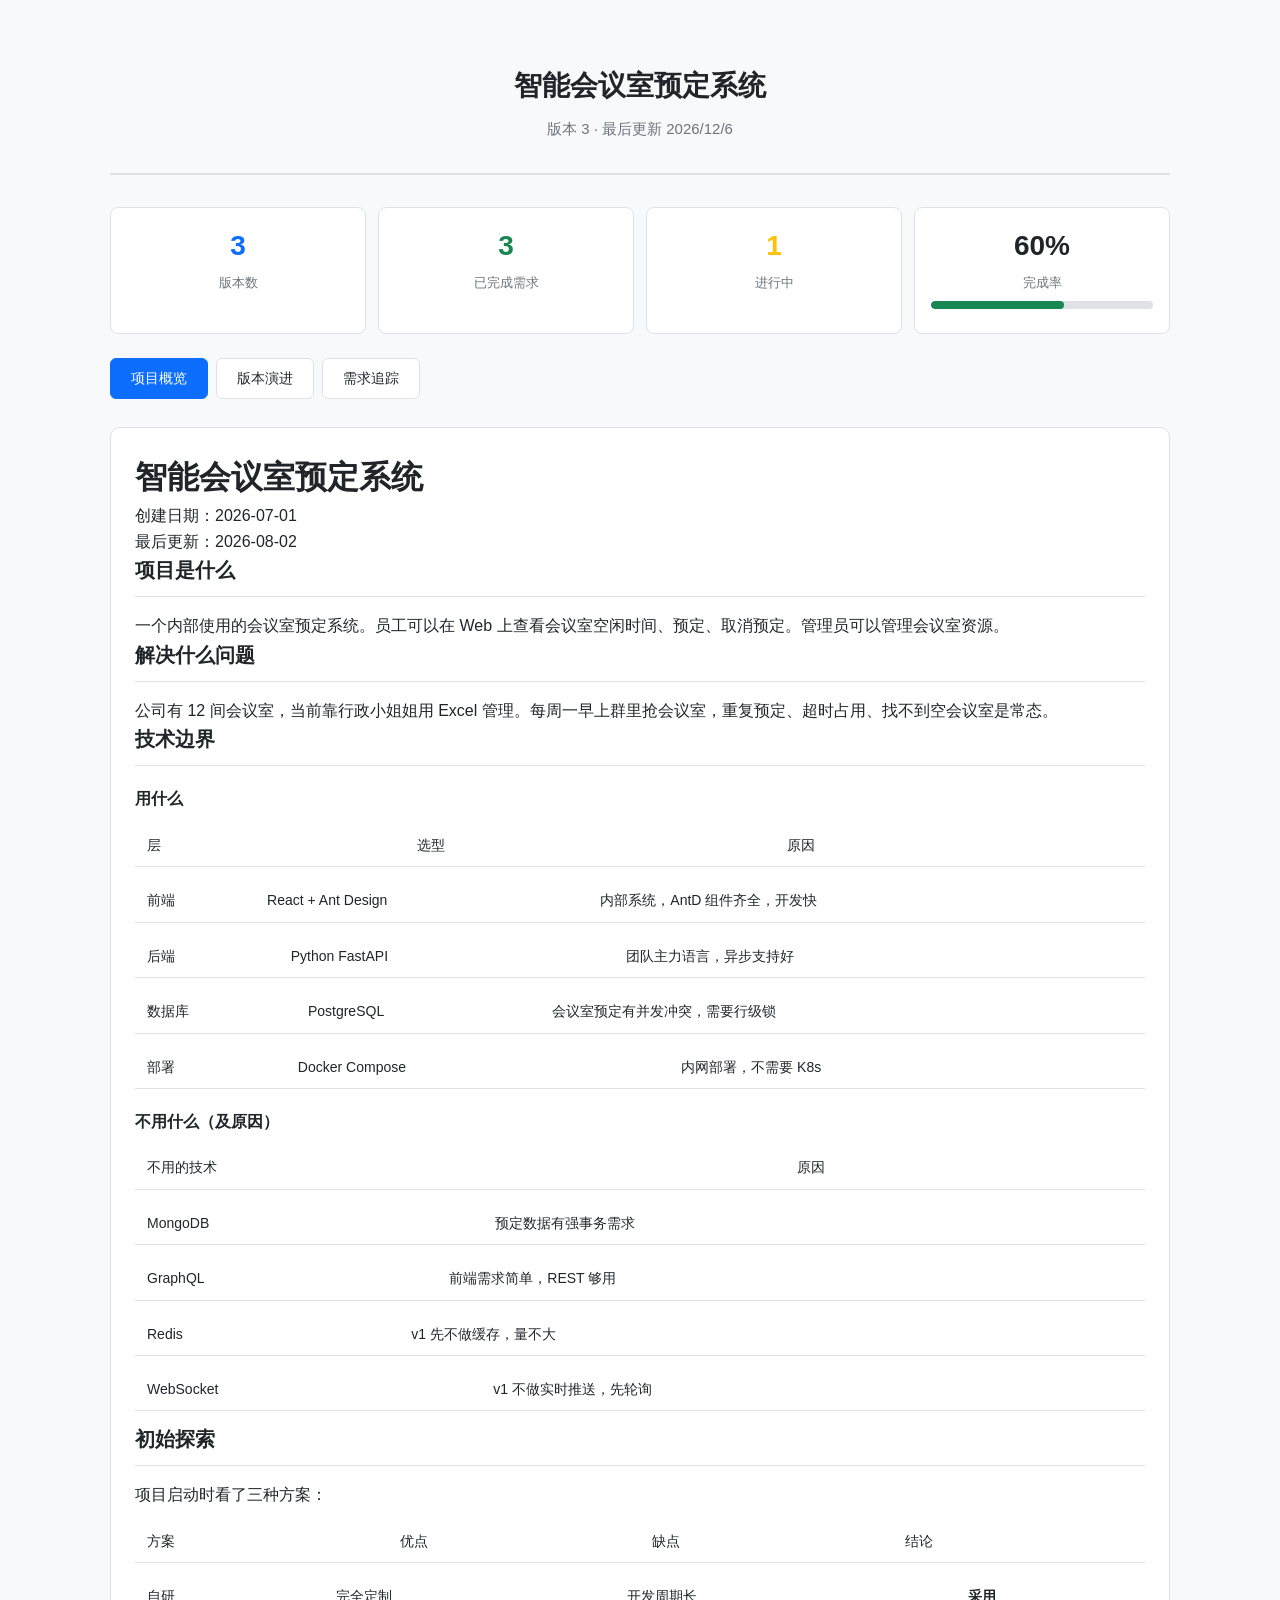
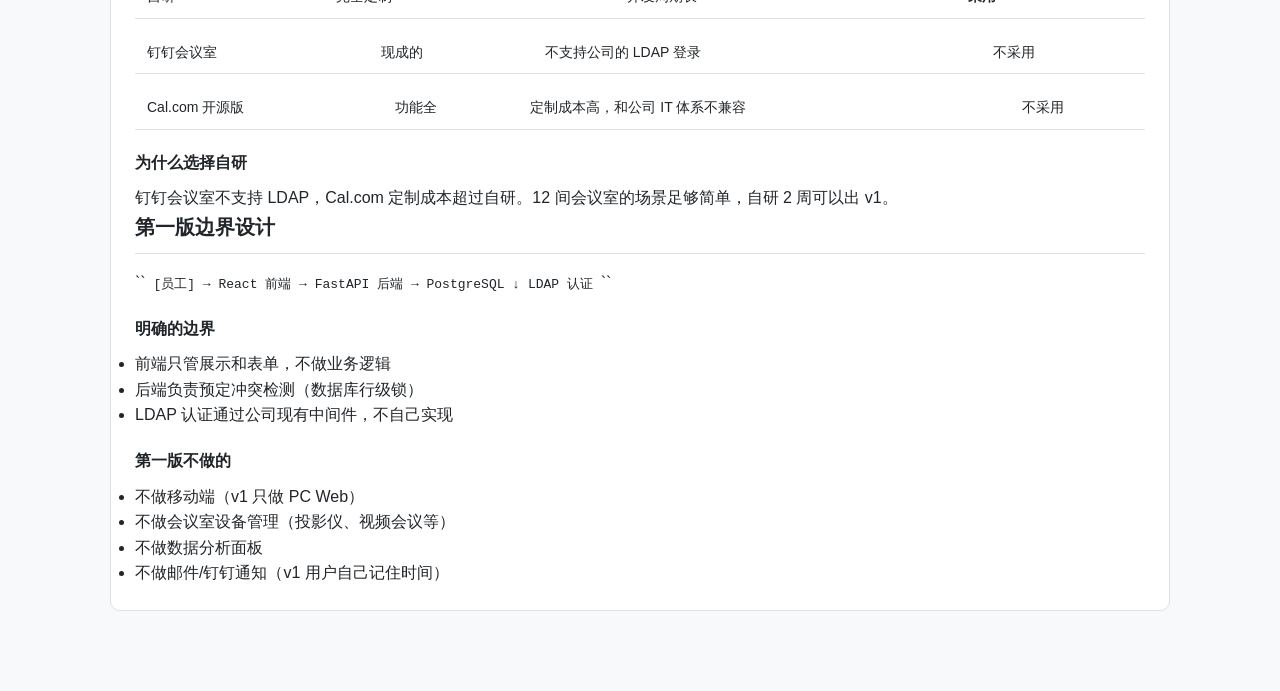
==== dashboard/index.html @ 3b22192c "feat: loopy 2.0 — 项目级 agent graph + loop 兜底 + 偏好系统 + 仪表盘 从意图工程(loop engineer)升级为图工程(graph engineer)。" ====
<!DOCTYPE html>
<html lang="zh-CN">
<head>
<meta charset="UTF-8">
<meta name="viewport" content="width=device-width, initial-scale=1.0">
<title>项目演进仪表盘</title>
<style>
  :root {
    --bg: #f8f9fa;
    --card-bg: #fff;
    --text: #212529;
    --muted: #6c757d;
    --border: #dee2e6;
    --green: #198754;
    --blue: #0d6efd;
    --yellow: #ffc107;
    --red: #dc3545;
    --purple: #6f42c1;
  }
  * { box-sizing: border-box; margin: 0; padding: 0; }
  body {
    font-family: -apple-system, BlinkMacSystemFont, "Segoe UI", Roboto, sans-serif;
    background: var(--bg); color: var(--text); line-height: 1.6;
    max-width: 1100px; margin: 0 auto; padding: 24px 20px 60px;
  }
  .header {
    text-align: center; padding: 40px 0 32px;
    border-bottom: 2px solid var(--border); margin-bottom: 32px;
  }
  .header h1 { font-size: 28px; margin-bottom: 8px; }
  .header .subtitle { color: var(--muted); font-size: 15px; }
  .tabs {
    display: flex; gap: 8px; margin-bottom: 28px; flex-wrap: wrap;
  }
  .tab {
    padding: 8px 20px; border-radius: 6px; cursor: pointer;
    border: 1px solid var(--border); background: var(--card-bg);
    font-size: 14px; transition: all 0.2s;
  }
  .tab:hover { border-color: var(--blue); color: var(--blue); }
  .tab.active { background: var(--blue); color: #fff; border-color: var(--blue); }
  .tab-panel { display: none; }
  .tab-panel.active { display: block; }
  .card {
    background: var(--card-bg); border-radius: 10px;
    border: 1px solid var(--border); padding: 24px; margin-bottom: 20px;
  }
  .card h2 { font-size: 20px; margin-bottom: 16px; padding-bottom: 10px; border-bottom: 1px solid var(--border); }
  .card h3 { font-size: 16px; margin: 20px 0 10px; }
  .badge {
    display: inline-block; padding: 3px 10px; border-radius: 12px;
    font-size: 12px; font-weight: 600;
  }
  .badge-done { background: #d1e7dd; color: var(--green); }
  .badge-doing { background: #fff3cd; color: #856404; }
  .badge-planned { background: #cfe2ff; color: var(--blue); }
  .badge-cancelled { background: #f8d7da; color: var(--red); }
  table { width: 100%; border-collapse: collapse; margin: 12px 0; font-size: 14px; }
  th { background: var(--bg); text-align: left; padding: 10px 12px; border-bottom: 2px solid var(--border); font-weight: 600; }
  td { padding: 10px 12px; border-bottom: 1px solid var(--border); vertical-align: top; }
  tr:hover td { background: #f8f9fa; }
  .timeline { position: relative; padding-left: 28px; }
  .timeline::before {
    content: ""; position: absolute; left: 10px; top: 0; bottom: 0;
    width: 2px; background: var(--border);
  }
  .timeline-item {
    position: relative; padding: 16px 0 16px 24px; border-bottom: 1px solid var(--border);
  }
  .timeline-item:last-child { border-bottom: none; }
  .timeline-item::before {
    content: ""; position: absolute; left: -22px; top: 22px;
    width: 10px; height: 10px; border-radius: 50%;
    background: var(--blue); border: 2px solid #fff;
    box-shadow: 0 0 0 2px var(--blue);
  }
  .timeline-item.v-latest::before { background: var(--green); box-shadow: 0 0 0 2px var(--green); }
  .timeline-date { font-size: 12px; color: var(--muted); }
  .timeline-title { font-size: 16px; font-weight: 600; margin: 4px 0; }
  .timeline-desc { font-size: 14px; color: var(--muted); }
  .progress-bar {
    height: 8px; background: var(--border); border-radius: 4px;
    margin: 8px 0; overflow: hidden;
  }
  .progress-fill { height: 100%; background: var(--green); border-radius: 4px; transition: width 0.3s; }
  .stats {
    display: grid; grid-template-columns: repeat(auto-fit, minmax(140px, 1fr));
    gap: 12px; margin-bottom: 24px;
  }
  .stat-card {
    background: var(--card-bg); border: 1px solid var(--border);
    border-radius: 8px; padding: 16px; text-align: center;
  }
  .stat-num { font-size: 28px; font-weight: 700; }
  .stat-label { font-size: 13px; color: var(--muted); margin-top: 4px; }
  .empty-state {
    text-align: center; padding: 60px 20px; color: var(--muted);
  }
  .empty-state .icon { font-size: 48px; margin-bottom: 12px; }
  .loading { text-align: center; padding: 40px; color: var(--muted); }
  .error { color: var(--red); padding: 12px; background: #f8d7da; border-radius: 6px; margin: 12px 0; }
  pre { background: var(--bg); padding: 12px; border-radius: 6px; overflow-x: auto; font-size: 13px; }
  code { font-family: "SF Mono", "Fira Code", monospace; font-size: 13px; }
  .deploy-note {
    background: #fff3cd; border-left: 4px solid var(--yellow);
    padding: 12px 16px; margin: 12px 0; border-radius: 0 6px 6px 0;
  }
  @media print {
    body { max-width: 100%; }
    .tabs { display: none; }
    .tab-panel { display: block !important; margin-bottom: 30px; }
    .card { break-inside: avoid; }
  }
</style>
</head>
<body>

<div class="header">
  <h1 id="projectName">项目演进仪表盘</h1>
  <p class="subtitle" id="projectSubtitle">加载中...</p>
</div>

<div class="stats" id="stats"></div>

<div class="tabs">
  <div class="tab active" onclick="switchTab('overview')">项目概览</div>
  <div class="tab" onclick="switchTab('versions')">版本演进</div>
  <div class="tab" onclick="switchTab('requirements')">需求追踪</div>
</div>

<div id="tab-overview" class="tab-panel active"></div>
<div id="tab-versions" class="tab-panel"></div>
<div id="tab-requirements" class="tab-panel"></div>

<script>
// 简单的 markdown 转 HTML
function md2html(md) {
  if (!md) return '';
  let html = md
    // 标题
    .replace(/^### (.+)$/gm, '<h3>$1</h3>')
    .replace(/^## (.+)$/gm, '<h2>$1</h2>')
    .replace(/^# (.+)$/gm, '<h1>$1</h1>')
    // 加粗
    .replace(/\*\*(.+?)\*\*/g, '<strong>$1</strong>')
    // 行内代码
    .replace(/`([^`]+)`/g, '<code>$1</code>')
    // 水平线
    .replace(/^---$/gm, '<hr>')
    // 表格
    .replace(/^\|(.+)\|$/gm, (line) => {
      const cells = line.split('|').filter(c => c.trim());
      const isHeader = line.includes('---');
      if (isHeader) return '';
      const tag = line.match(/^\|[-:\s|]+\|$/) ? '' : 'td';
      return '<tr>' + cells.map(c => `<${tag || 'td'}>${c.trim()}</${tag || 'td'}>`).join('') + '</tr>';
    })
    // 引用块
    .replace(/^> (.+)$/gm, '<blockquote>$1</blockquote>')
    // 无序列表
    .replace(/^- (.+)$/gm, '<li>$1</li>')
    // 段落（连续非空行）
    .replace(/\n\n/g, '</p><p>')
    // 代码块
    .replace(/```(\w*)\n([\s\S]*?)```/g, '<pre><code>$2</code></pre>');

  html = '<p>' + html + '</p>';
  // 合并连续的 li
  html = html.replace(/(<\/li>)\s*(<li>)/g, '$1$2');
  html = html.replace(/(<li>[\s\S]*?<\/li>)/g, '<ul>$1</ul>');
  // 合并连续的 tr
  html = html.replace(/(<\/tr>)\s*(<tr>)/g, '$1$2');
  html = html.replace(/(<tr>[\s\S]*?<\/tr>)/g, (match) => {
    if (!match.includes('<table>')) return '<table>' + match + '</table>';
    return match;
  });
  // 清理空标签
  html = html.replace(/<p>\s*<\/p>/g, '');
  html = html.replace(/<ul>\s*<\/ul>/g, '');

  return html;
}

// 提取元数据
function extractMeta(md) {
  const meta = {};
  const dateMatch = md.match(/> 日期：(.+)/);
  if (dateMatch) meta.date = dateMatch[1];
  const commitMatch = md.match(/> 关联 commit：(.+)/);
  if (commitMatch) meta.commit = commitMatch[1];
  const titleMatch = md.match(/^# (.+)$/m);
  if (titleMatch) meta.title = titleMatch[1];
  return meta;
}

// 提取需求数据
function parseRequirements(md) {
  const reqs = [];
  const tableMatch = md.match(/\| ID \| 需求 \| 状态 \| 关联版本 \| 为什么是独立需求 \|[\s\S]*?(?=\n\n|$)/);
  if (!tableMatch) return reqs;

  const lines = tableMatch[0].split('\n').filter(l => l.startsWith('| R'));
  for (const line of lines) {
    const cells = line.split('|').map(c => c.trim()).filter(Boolean);
    if (cells.length >= 3) {
      let status = 'planned';
      if (cells[2].includes('done') || cells[2].includes('✅')) status = 'done';
      else if (cells[2].includes('doing') || cells[2].includes('🔨')) status = 'doing';
      else if (cells[2].includes('cancelled') || cells[2].includes('❌')) status = 'cancelled';

      reqs.push({
        id: cells[0],
        name: cells[1],
        status: status,
        version: cells[3] || '-',
        why: cells[4] || ''
      });
    }
  }
  return reqs;
}

// Tab 切换
function switchTab(name) {
  document.querySelectorAll('.tab').forEach(t => t.classList.remove('active'));
  document.querySelectorAll('.tab-panel').forEach(p => p.classList.remove('active'));
  document.querySelector(`.tab[onclick="switchTab('${name}')"]`).classList.add('active');
  document.getElementById(`tab-${name}`).classList.add('active');
}

// 渲染统计
function renderStats(reqs, versions) {
  const done = reqs.filter(r => r.status === 'done').length;
  const doing = reqs.filter(r => r.status === 'doing').length;
  const total = reqs.filter(r => r.status !== 'cancelled').length;
  const pct = total > 0 ? Math.round((done / total) * 100) : 0;

  document.getElementById('stats').innerHTML = `
    <div class="stat-card">
      <div class="stat-num" style="color:var(--blue)">${versions.length}</div>
      <div class="stat-label">版本数</div>
    </div>
    <div class="stat-card">
      <div class="stat-num" style="color:var(--green)">${done}</div>
      <div class="stat-label">已完成需求</div>
    </div>
    <div class="stat-card">
      <div class="stat-num" style="color:var(--yellow)">${doing}</div>
      <div class="stat-label">进行中</div>
    </div>
    <div class="stat-card">
      <div class="stat-num">${pct}%</div>
      <div class="stat-label">完成率</div>
      <div class="progress-bar"><div class="progress-fill" style="width:${pct}%"></div></div>
    </div>
  `;
}

// 渲染项目概览
function renderOverview(projectMd) {
  document.getElementById('tab-overview').innerHTML = projectMd
    ? `<div class="card">${md2html(projectMd)}</div>`
    : `<div class="empty-state"><div class="icon">📋</div><p>还没有 PROJECT.md。agent 会在项目初始化时创建。</p></div>`;
}

// 渲染版本时间线
function renderVersions(versions) {
  if (versions.length === 0) {
    document.getElementById('tab-versions').innerHTML =
      '<div class="empty-state"><div class="icon">📦</div><p>还没有版本记录。agent 会在每次大改动后自动生成。</p></div>';
    return;
  }

  let html = '<div class="card"><h2>版本演进时间线</h2><div class="timeline">';
  versions.forEach((v, i) => {
    const isLatest = i === versions.length - 1;
    html += `
      <div class="timeline-item ${isLatest ? 'v-latest' : ''}">
        <div class="timeline-date">${v.meta.date || ''} ${v.meta.commit ? '· ' + v.meta.commit : ''} ${isLatest ? '<span class="badge badge-done" style="margin-left:8px">最新</span>' : ''}</div>
        <div class="timeline-title">${v.meta.title || 'v' + (i+1)}</div>
        <div class="timeline-desc">${v.summary || ''}</div>
      </div>`;
  });
  html += '</div></div>';

  // 展开每个版本详情
  versions.forEach((v, i) => {
    html += `<div class="card" style="margin-top:8px">${md2html(v.content)}</div>`;
  });

  document.getElementById('tab-versions').innerHTML = html;
}

// 渲染需求追踪
function renderRequirements(reqMd, reqs) {
  if (!reqMd) {
    document.getElementById('tab-requirements').innerHTML =
      '<div class="empty-state"><div class="icon">📝</div><p>还没有 REQUIREMENTS.md。agent 会在有新需求时创建。</p></div>';
    return;
  }

  let html = '';

  // 需求表格
  html += '<div class="card"><h2>需求总览</h2><table><thead><tr><th>ID</th><th>需求</th><th>状态</th><th>版本</th><th>备注</th></tr></thead><tbody>';
  reqs.forEach(r => {
    const badges = { done: 'badge-done', doing: 'badge-doing', planned: 'badge-planned', cancelled: 'badge-cancelled' };
    const labels = { done: '已完成', doing: '进行中', planned: '计划中', cancelled: '已取消' };
    html += `<tr>
      <td><code>${r.id}</code></td>
      <td>${r.name}</td>
      <td><span class="badge ${badges[r.status]}">${labels[r.status]}</span></td>
      <td>${r.version}</td>
      <td style="font-size:13px;color:var(--muted)">${r.why}</td>
    </tr>`;
  });
  html += '</tbody></table></div>';

  // 需求详情
  html += `<div class="card">${md2html(reqMd)}</div>`;

  document.getElementById('tab-requirements').innerHTML = html;
}

// 主加载函数
async function load() {
  try {
    // 并行加载
    const [projectRes, reqRes] = await Promise.allSettled([
      fetch('PROJECT.md'),
      fetch('REQUIREMENTS.md')
    ]);

    const projectMd = projectRes.status === 'fulfilled' && projectRes.value.ok
      ? await projectRes.value.text() : null;
    const reqMd = reqRes.status === 'fulfilled' && reqRes.value.ok
      ? await reqRes.value.text() : null;

    // 尝试加载版本列表
    let versions = [];
    try {
      const listRes = await fetch('VERSIONS/');
      if (listRes.ok) {
        const text = await listRes.text();
        const matches = text.match(/href="(v\d+\.md)"/g);
        if (matches) {
          const files = matches.map(m => m.match(/v(\d+)/)[1]).sort((a,b) => a-b);
          for (const num of files) {
            try {
              const vRes = await fetch(`VERSIONS/v${num}.md`);
              if (vRes.ok) {
                const content = await vRes.text();
                const meta = extractMeta(content);
                // 提取第一段非标题内容作为摘要
                const lines = content.split('\n');
                let summary = '';
                for (const line of lines) {
                  if (!line.startsWith('#') && !line.startsWith('>') && line.trim() && !line.startsWith('|') && !line.startsWith('-') && !line.startsWith('```')) {
                    summary = line.trim().substring(0, 80);
                    break;
                  }
                }
                versions.push({ content, meta, summary });
              }
            } catch(e) { console.warn('Failed to load version', num, e); }
          }
        }
      }
    } catch(e) {
      // VERSIONS/ 目录可能不存在，正常
      console.log('No versions directory yet');
    }

    // 更新标题
    if (projectMd) {
      const titleMatch = projectMd.match(/^# (.+)$/m);
      if (titleMatch) {
        document.getElementById('projectName').textContent = titleMatch[1];
        document.title = titleMatch[1] + ' — 项目仪表盘';
      }
    }
    document.getElementById('projectSubtitle').textContent =
      `版本 ${versions.length} · 最后更新 ${new Date().toLocaleDateString('zh-CN')}`;

    const reqs = reqMd ? parseRequirements(reqMd) : [];

    renderStats(reqs, versions);
    renderOverview(projectMd);
    renderVersions(versions);
    renderRequirements(reqMd, reqs);

  } catch(e) {
    document.body.innerHTML = `<div class="error">加载仪表盘失败：${e.message}<br><br>请确保在 HTTP 服务器下打开此文件。<br>运行：<code>python3 -m http.server 8080</code> 然后访问 http://localhost:8080</div>`;
  }
}

load();
</script>
</body>
</html>
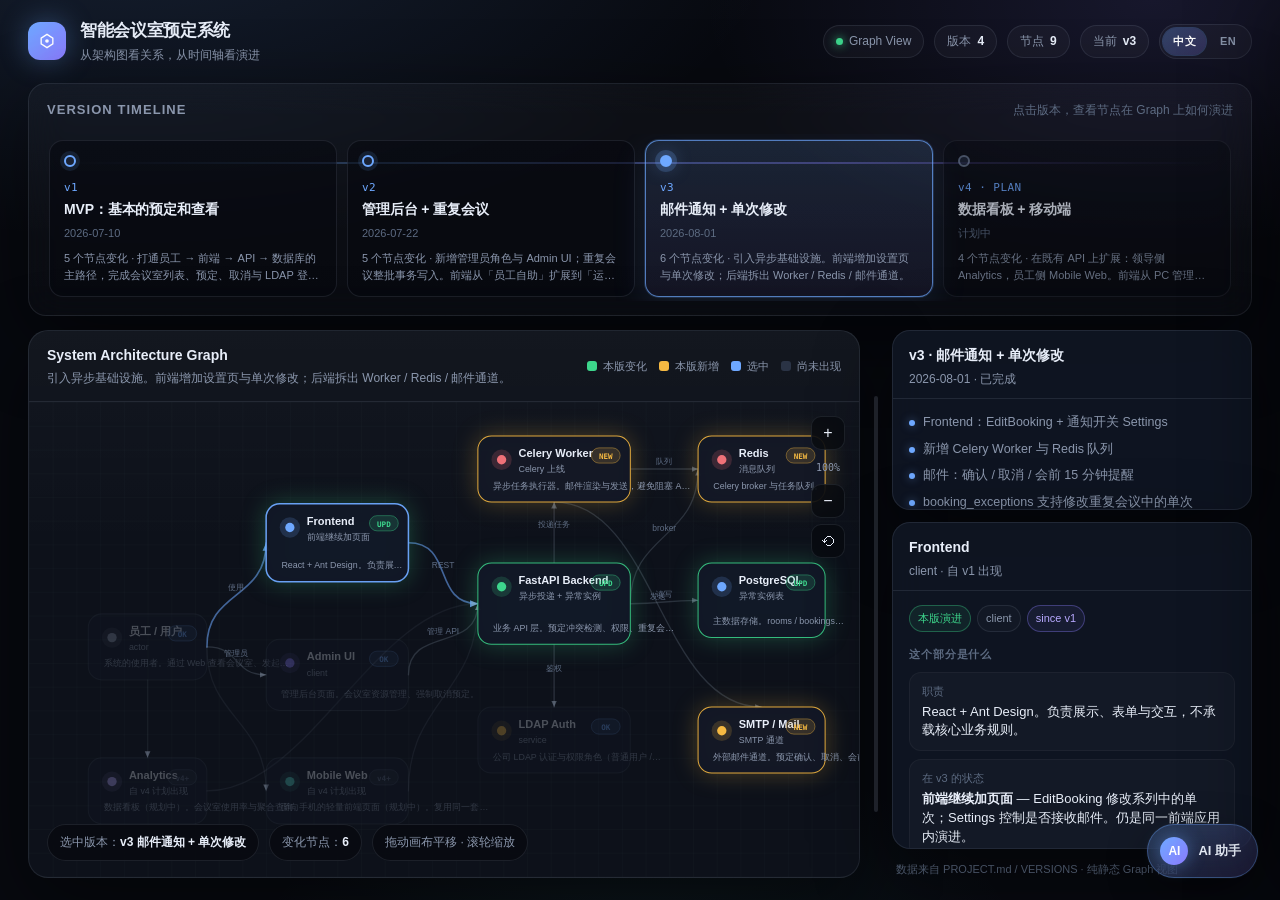
==== commit 0a5c44dc: "feat: graph-engineer skill + repo temporary history + HTML AI trigger Add graph-engineer skill, SKIL" ====
--- a/dashboard/index.html
+++ b/dashboard/index.html
@@ -3,398 +3,2995 @@
 <head>
 <meta charset="UTF-8">
 <meta name="viewport" content="width=device-width, initial-scale=1.0">
-<title>项目演进仪表盘</title>
+<title>Graph Architecture — 项目演进</title>
 <style>
   :root {
-    --bg: #f8f9fa;
-    --card-bg: #fff;
-    --text: #212529;
-    --muted: #6c757d;
-    --border: #dee2e6;
-    --green: #198754;
-    --blue: #0d6efd;
-    --yellow: #ffc107;
-    --red: #dc3545;
-    --purple: #6f42c1;
-  }
+    --bg: #07090f;
+    --bg-elevated: #0d111a;
+    --bg-panel: rgba(16, 22, 35, 0.92);
+    --bg-soft: #121826;
+    --border: rgba(148, 163, 184, 0.14);
+    --border-strong: rgba(148, 163, 184, 0.28);
+    --text: #e8eef9;
+    --text-dim: #8b97ad;
+    --text-mute: #5d6b82;
+    --accent: #6ea8ff;
+    --accent-2: #8b7cff;
+    --green: #3dd68c;
+    --amber: #f5b942;
+    --rose: #f07178;
+    --cyan: #4fd1c5;
+    --node-glow: rgba(110, 168, 255, 0.35);
+    --shadow: 0 24px 80px rgba(0, 0, 0, 0.45);
+    --radius: 16px;
+    --font: "SF Pro Display", "Segoe UI", "PingFang SC", "Hiragino Sans GB", "Microsoft YaHei", sans-serif;
+    --mono: "SF Mono", "JetBrains Mono", "Fira Code", ui-monospace, monospace;
+  }
+
   * { box-sizing: border-box; margin: 0; padding: 0; }
+  html, body { height: 100%; }
   body {
-    font-family: -apple-system, BlinkMacSystemFont, "Segoe UI", Roboto, sans-serif;
-    background: var(--bg); color: var(--text); line-height: 1.6;
-    max-width: 1100px; margin: 0 auto; padding: 24px 20px 60px;
-  }
-  .header {
-    text-align: center; padding: 40px 0 32px;
-    border-bottom: 2px solid var(--border); margin-bottom: 32px;
-  }
-  .header h1 { font-size: 28px; margin-bottom: 8px; }
-  .header .subtitle { color: var(--muted); font-size: 15px; }
-  .tabs {
-    display: flex; gap: 8px; margin-bottom: 28px; flex-wrap: wrap;
-  }
-  .tab {
-    padding: 8px 20px; border-radius: 6px; cursor: pointer;
-    border: 1px solid var(--border); background: var(--card-bg);
-    font-size: 14px; transition: all 0.2s;
-  }
-  .tab:hover { border-color: var(--blue); color: var(--blue); }
-  .tab.active { background: var(--blue); color: #fff; border-color: var(--blue); }
-  .tab-panel { display: none; }
-  .tab-panel.active { display: block; }
-  .card {
-    background: var(--card-bg); border-radius: 10px;
-    border: 1px solid var(--border); padding: 24px; margin-bottom: 20px;
-  }
-  .card h2 { font-size: 20px; margin-bottom: 16px; padding-bottom: 10px; border-bottom: 1px solid var(--border); }
-  .card h3 { font-size: 16px; margin: 20px 0 10px; }
-  .badge {
-    display: inline-block; padding: 3px 10px; border-radius: 12px;
-    font-size: 12px; font-weight: 600;
-  }
-  .badge-done { background: #d1e7dd; color: var(--green); }
-  .badge-doing { background: #fff3cd; color: #856404; }
-  .badge-planned { background: #cfe2ff; color: var(--blue); }
-  .badge-cancelled { background: #f8d7da; color: var(--red); }
-  table { width: 100%; border-collapse: collapse; margin: 12px 0; font-size: 14px; }
-  th { background: var(--bg); text-align: left; padding: 10px 12px; border-bottom: 2px solid var(--border); font-weight: 600; }
-  td { padding: 10px 12px; border-bottom: 1px solid var(--border); vertical-align: top; }
-  tr:hover td { background: #f8f9fa; }
-  .timeline { position: relative; padding-left: 28px; }
+    font-family: var(--font);
+    background:
+      radial-gradient(1200px 600px at 10% -10%, rgba(110, 168, 255, 0.14), transparent 55%),
+      radial-gradient(900px 500px at 90% 0%, rgba(139, 124, 255, 0.12), transparent 50%),
+      radial-gradient(800px 500px at 50% 110%, rgba(79, 209, 197, 0.08), transparent 50%),
+      var(--bg);
+    color: var(--text);
+    line-height: 1.55;
+    overflow: hidden;
+  }
+
+  .app {
+    height: 100vh;
+    display: grid;
+    grid-template-rows: auto auto 1fr;
+    gap: 0;
+  }
+
+  /* ── Top bar ── */
+  .topbar {
+    display: flex;
+    align-items: center;
+    justify-content: space-between;
+    padding: 18px 28px 10px;
+    gap: 16px;
+  }
+  .brand {
+    display: flex;
+    align-items: center;
+    gap: 14px;
+    min-width: 0;
+  }
+  .brand-mark {
+    width: 38px; height: 38px; border-radius: 12px;
+    background: linear-gradient(135deg, var(--accent), var(--accent-2));
+    display: grid; place-items: center;
+    box-shadow: 0 0 28px rgba(110, 168, 255, 0.35);
+    flex-shrink: 0;
+  }
+  .brand-mark svg { width: 20px; height: 20px; }
+  .brand h1 {
+    font-size: 17px; font-weight: 650; letter-spacing: -0.02em;
+    white-space: nowrap; overflow: hidden; text-overflow: ellipsis;
+  }
+  .brand p {
+    font-size: 12px; color: var(--text-dim); margin-top: 2px;
+  }
+  .top-meta {
+    display: flex; align-items: center; gap: 10px; flex-wrap: wrap; justify-content: flex-end;
+  }
+  .chip {
+    display: inline-flex; align-items: center; gap: 6px;
+    padding: 6px 12px; border-radius: 999px;
+    background: rgba(255,255,255,0.03);
+    border: 1px solid var(--border);
+    color: var(--text-dim); font-size: 12px;
+  }
+  .chip b { color: var(--text); font-weight: 600; }
+  .dot {
+    width: 7px; height: 7px; border-radius: 50%;
+    background: var(--green); box-shadow: 0 0 10px var(--green);
+  }
+
+  /* ── Version timeline ── */
+  .timeline-wrap {
+    padding: 8px 28px 14px;
+  }
+  .timeline-card {
+    background: linear-gradient(180deg, rgba(255,255,255,0.03), rgba(255,255,255,0.015));
+    border: 1px solid var(--border);
+    border-radius: 18px;
+    padding: 16px 18px 14px;
+    box-shadow: var(--shadow);
+    backdrop-filter: blur(18px);
+  }
+  .timeline-head {
+    display: flex; align-items: center; justify-content: space-between;
+    margin-bottom: 14px; gap: 12px;
+  }
+  .timeline-head h2 {
+    font-size: 13px; font-weight: 600; color: var(--text-dim);
+    letter-spacing: 0.08em; text-transform: uppercase;
+  }
+  .timeline-hint { font-size: 12px; color: var(--text-mute); }
+  .timeline {
+    position: relative;
+    display: grid;
+    grid-auto-flow: column;
+    grid-auto-columns: minmax(150px, 1fr);
+    gap: 10px;
+    overflow-x: auto;
+    padding: 6px 2px 4px;
+    scrollbar-width: thin;
+    scrollbar-color: rgba(148,163,184,0.25) transparent;
+  }
   .timeline::before {
-    content: ""; position: absolute; left: 10px; top: 0; bottom: 0;
-    width: 2px; background: var(--border);
-  }
-  .timeline-item {
-    position: relative; padding: 16px 0 16px 24px; border-bottom: 1px solid var(--border);
-  }
-  .timeline-item:last-child { border-bottom: none; }
-  .timeline-item::before {
-    content: ""; position: absolute; left: -22px; top: 22px;
-    width: 10px; height: 10px; border-radius: 50%;
-    background: var(--blue); border: 2px solid #fff;
-    box-shadow: 0 0 0 2px var(--blue);
-  }
-  .timeline-item.v-latest::before { background: var(--green); box-shadow: 0 0 0 2px var(--green); }
-  .timeline-date { font-size: 12px; color: var(--muted); }
-  .timeline-title { font-size: 16px; font-weight: 600; margin: 4px 0; }
-  .timeline-desc { font-size: 14px; color: var(--muted); }
-  .progress-bar {
-    height: 8px; background: var(--border); border-radius: 4px;
-    margin: 8px 0; overflow: hidden;
-  }
-  .progress-fill { height: 100%; background: var(--green); border-radius: 4px; transition: width 0.3s; }
-  .stats {
-    display: grid; grid-template-columns: repeat(auto-fit, minmax(140px, 1fr));
-    gap: 12px; margin-bottom: 24px;
-  }
-  .stat-card {
-    background: var(--card-bg); border: 1px solid var(--border);
-    border-radius: 8px; padding: 16px; text-align: center;
-  }
-  .stat-num { font-size: 28px; font-weight: 700; }
-  .stat-label { font-size: 13px; color: var(--muted); margin-top: 4px; }
-  .empty-state {
-    text-align: center; padding: 60px 20px; color: var(--muted);
-  }
-  .empty-state .icon { font-size: 48px; margin-bottom: 12px; }
-  .loading { text-align: center; padding: 40px; color: var(--muted); }
-  .error { color: var(--red); padding: 12px; background: #f8d7da; border-radius: 6px; margin: 12px 0; }
-  pre { background: var(--bg); padding: 12px; border-radius: 6px; overflow-x: auto; font-size: 13px; }
-  code { font-family: "SF Mono", "Fira Code", monospace; font-size: 13px; }
-  .deploy-note {
-    background: #fff3cd; border-left: 4px solid var(--yellow);
-    padding: 12px 16px; margin: 12px 0; border-radius: 0 6px 6px 0;
-  }
-  @media print {
-    body { max-width: 100%; }
-    .tabs { display: none; }
-    .tab-panel { display: block !important; margin-bottom: 30px; }
-    .card { break-inside: avoid; }
-  }
+    content: "";
+    position: absolute;
+    left: 18px; right: 18px; top: 28px;
+    height: 2px;
+    background: linear-gradient(90deg, transparent, rgba(110,168,255,0.35), rgba(139,124,255,0.35), transparent);
+    pointer-events: none;
+  }
+  .v-card {
+    position: relative;
+    border: 1px solid var(--border);
+    background: rgba(7, 9, 15, 0.55);
+    border-radius: 14px;
+    padding: 14px 14px 12px;
+    cursor: pointer;
+    transition: transform .18s ease, border-color .18s ease, background .18s ease, box-shadow .18s ease;
+    min-height: 104px;
+    width: 100%;
+    text-align: left;
+    color: inherit;
+    font: inherit;
+    appearance: none;
+    -webkit-appearance: none;
+  }
+  .v-card:hover {
+    transform: translateY(-2px);
+    border-color: rgba(110,168,255,0.4);
+    background: rgba(110,168,255,0.06);
+  }
+  .v-card.active {
+    border-color: rgba(110,168,255,0.7);
+    background: linear-gradient(180deg, rgba(110,168,255,0.14), rgba(139,124,255,0.08));
+    box-shadow: 0 0 0 1px rgba(110,168,255,0.18), 0 12px 36px rgba(110,168,255,0.12);
+  }
+  .v-card.planned {
+    opacity: 0.72;
+  }
+  .v-card.temporary {
+    border-style: dashed;
+    border-color: rgba(245, 185, 66, 0.45);
+    background: rgba(245, 185, 66, 0.06);
+  }
+  .v-card.temporary.active {
+    border-color: rgba(245, 185, 66, 0.85);
+    background: linear-gradient(180deg, rgba(245, 185, 66, 0.16), rgba(110, 168, 255, 0.08));
+  }
+  .v-card.temporary .v-dot {
+    border-color: var(--amber);
+    box-shadow: 0 0 0 4px rgba(245, 185, 66, 0.14);
+  }
+  .v-card.temporary.active .v-dot {
+    background: var(--amber);
+    box-shadow: 0 0 0 5px rgba(245, 185, 66, 0.2), 0 0 18px rgba(245, 185, 66, 0.45);
+  }
+  .v-card.temporary .v-label { color: var(--amber); }
+  .v-dot {
+    width: 12px; height: 12px; border-radius: 50%;
+    background: #1a2233; border: 2px solid var(--accent);
+    margin-bottom: 12px;
+    box-shadow: 0 0 0 4px rgba(110,168,255,0.12);
+  }
+  .v-card.active .v-dot {
+    background: var(--accent);
+    box-shadow: 0 0 0 5px rgba(110,168,255,0.2), 0 0 18px rgba(110,168,255,0.55);
+  }
+  .v-card.planned .v-dot { border-color: var(--text-mute); box-shadow: none; }
+  .v-label {
+    font-family: var(--mono); font-size: 11px; color: var(--accent);
+    letter-spacing: 0.04em; margin-bottom: 4px;
+  }
+  .v-title {
+    font-size: 14px; font-weight: 650; letter-spacing: -0.01em;
+    margin-bottom: 6px; line-height: 1.35;
+  }
+  .v-date { font-size: 11px; color: var(--text-mute); }
+  .v-delta {
+    margin-top: 8px; font-size: 11px; color: var(--text-dim);
+    display: -webkit-box; -webkit-line-clamp: 2; -webkit-box-orient: vertical; overflow: hidden;
+  }
+
+  /* ── Main stage ── */
+  .stage {
+    display: grid;
+    grid-template-columns: minmax(420px, 1fr) 8px var(--side-w, 360px);
+    gap: 0 12px;
+    min-height: 0;
+    padding: 0 28px 22px;
+    --side-w: 360px;
+  }
+  .stage-resizer {
+    width: 8px;
+    margin: 0;
+    border-radius: 999px;
+    cursor: col-resize;
+    position: relative;
+    align-self: stretch;
+    background: transparent;
+    border: 0;
+    padding: 0;
+    z-index: 5;
+  }
+  .stage-resizer::before {
+    content: "";
+    position: absolute;
+    left: 2px; right: 2px; top: 12%; bottom: 12%;
+    border-radius: 999px;
+    background: rgba(148,163,184,0.18);
+    transition: background .15s ease, box-shadow .15s ease;
+  }
+  .stage-resizer:hover::before,
+  .stage-resizer.is-dragging::before {
+    background: rgba(110,168,255,0.55);
+    box-shadow: 0 0 12px rgba(110,168,255,0.35);
+  }
+  body.is-resizing-stage,
+  body.is-resizing-stage * { cursor: col-resize !important; user-select: none !important; }
+  @media (max-width: 1100px) {
+    body { overflow: auto; }
+    .app { height: auto; min-height: 100vh; }
+    .stage { grid-template-columns: 1fr; height: auto; }
+    .stage-resizer { display: none; }
+    .side { max-height: none; width: auto !important; }
+  }
+
+  .graph-panel {
+    position: relative;
+    min-height: 0;
+    border: 1px solid var(--border);
+    border-radius: 20px;
+    background:
+      linear-gradient(180deg, rgba(255,255,255,0.025), transparent 40%),
+      var(--bg-elevated);
+    overflow: hidden;
+    box-shadow: var(--shadow);
+    display: flex;
+    flex-direction: column;
+  }
+  .graph-toolbar {
+    display: flex; align-items: center; justify-content: space-between;
+    padding: 14px 18px; border-bottom: 1px solid var(--border); gap: 12px;
+  }
+  .graph-toolbar h2 {
+    font-size: 14px; font-weight: 650;
+  }
+  .graph-toolbar .sub {
+    font-size: 12px; color: var(--text-dim); margin-top: 2px;
+  }
+  .legend {
+    display: flex; gap: 12px; flex-wrap: wrap; justify-content: flex-end;
+  }
+  .legend span {
+    display: inline-flex; align-items: center; gap: 6px;
+    font-size: 11px; color: var(--text-dim);
+  }
+  .legend i {
+    width: 10px; height: 10px; border-radius: 3px; display: inline-block;
+  }
+
+  .graph-canvas-wrap {
+    position: relative;
+    flex: 1;
+    min-height: 460px;
+    overflow: hidden;
+    touch-action: none;
+    cursor: grab;
+    user-select: none;
+    -webkit-user-select: none;
+  }
+  .graph-canvas-wrap.is-panning,
+  .graph-canvas-wrap.is-panning * { cursor: grabbing !important; }
+  #graphSvg {
+    width: 100%;
+    height: 100%;
+    display: block;
+    cursor: inherit;
+  }
+  #graphSvg .node-group { cursor: pointer; }
+  .graph-controls {
+    position: absolute;
+    top: 14px;
+    right: 14px;
+    display: flex;
+    flex-direction: column;
+    gap: 6px;
+    z-index: 3;
+  }
+  .graph-controls button {
+    width: 34px;
+    height: 34px;
+    border-radius: 10px;
+    border: 1px solid var(--border);
+    background: rgba(7, 9, 15, 0.78);
+    color: var(--text);
+    font-size: 16px;
+    line-height: 1;
+    cursor: pointer;
+    backdrop-filter: blur(10px);
+    transition: border-color .15s ease, background .15s ease, color .15s ease;
+  }
+  .graph-controls button:hover {
+    border-color: rgba(110,168,255,0.55);
+    background: rgba(110,168,255,0.12);
+    color: #fff;
+  }
+  .zoom-readout {
+    min-width: 34px;
+    text-align: center;
+    font-size: 10px;
+    font-family: var(--mono);
+    color: var(--text-dim);
+    padding: 4px 0 2px;
+  }
+  .graph-overlay {
+    position: absolute; left: 18px; bottom: 16px; right: 18px;
+    display: flex; gap: 10px; flex-wrap: wrap; pointer-events: none;
+    z-index: 2;
+  }
+  .pill {
+    pointer-events: none;
+    padding: 8px 12px; border-radius: 999px;
+    background: rgba(7,9,15,0.72);
+    border: 1px solid var(--border);
+    font-size: 12px; color: var(--text-dim);
+    backdrop-filter: blur(10px);
+  }
+  .pill strong { color: var(--text); font-weight: 600; }
+
+  /* SVG node styles via classes applied in JS */
+  .edge {
+    fill: none;
+    stroke: rgba(148, 163, 184, 0.22);
+    stroke-width: 1.6;
+    stroke-linecap: round;
+  }
+  .edge.active {
+    stroke: rgba(110, 168, 255, 0.55);
+    stroke-width: 2;
+  }
+  .edge.dim { stroke: rgba(148,163,184,0.08); }
+  .edge-label {
+    fill: var(--text-mute);
+    font-size: 10px;
+    font-family: var(--font);
+  }
+
+  .node-group { cursor: pointer; }
+  .node-group .node-shell {
+    fill: rgba(18, 24, 38, 0.95);
+    stroke: rgba(148,163,184,0.22);
+    stroke-width: 1.2;
+    transition: all .18s ease;
+  }
+  .node-group:hover .node-shell {
+    stroke: rgba(110,168,255,0.7);
+    filter: drop-shadow(0 0 10px rgba(110,168,255,0.25));
+  }
+  .node-group.selected .node-shell {
+    stroke: rgba(110,168,255,0.95);
+    stroke-width: 1.8;
+    filter: drop-shadow(0 0 16px rgba(110,168,255,0.35));
+  }
+  .node-group.changed .node-shell {
+    stroke: rgba(61, 214, 140, 0.85);
+    filter: drop-shadow(0 0 14px rgba(61, 214, 140, 0.28));
+  }
+  .node-group.changed.selected .node-shell {
+    stroke: rgba(110,168,255,0.95);
+  }
+  .node-group.born .node-shell {
+    stroke: rgba(245, 185, 66, 0.9);
+    filter: drop-shadow(0 0 14px rgba(245, 185, 66, 0.28));
+  }
+  .node-group.absent {
+    opacity: 0.18;
+    pointer-events: none;
+  }
+  .node-group.dim:not(.selected) { opacity: 0.28; }
+  .node-title {
+    fill: var(--text);
+    font-size: 13px;
+    font-weight: 650;
+    font-family: var(--font);
+  }
+  .node-sub {
+    fill: var(--text-dim);
+    font-size: 10.5px;
+    font-family: var(--font);
+  }
+  .node-badge {
+    font-size: 9px;
+    font-family: var(--mono);
+    font-weight: 600;
+  }
+  .node-icon-bg { opacity: 0.95; }
+
+  /* ── Side panel ── */
+  .side {
+    min-height: 0;
+    min-width: 0;
+    width: 100%;
+    display: flex;
+    flex-direction: column;
+    gap: 12px;
+  }
+  .panel {
+    border: 1px solid var(--border);
+    border-radius: 18px;
+    background: var(--bg-panel);
+    backdrop-filter: blur(16px);
+    box-shadow: var(--shadow);
+    overflow: hidden;
+  }
+  .panel-head {
+    padding: 14px 16px 10px;
+    border-bottom: 1px solid var(--border);
+    display: flex; align-items: flex-start; justify-content: space-between; gap: 10px;
+  }
+  .panel-head h3 {
+    font-size: 14px; font-weight: 650;
+  }
+  .panel-head p {
+    font-size: 12px; color: var(--text-dim); margin-top: 3px;
+  }
+  .panel-body {
+    padding: 14px 16px 16px;
+    overflow: auto;
+  }
+  .detail-panel {
+    flex: 1;
+    min-height: 0;
+    display: flex;
+    flex-direction: column;
+  }
+  .detail-panel .panel-body {
+    flex: 1;
+    min-height: 0;
+  }
+
+  .tag-row { display: flex; flex-wrap: wrap; gap: 6px; margin-bottom: 12px; }
+  .tag {
+    font-size: 11px; padding: 4px 8px; border-radius: 999px;
+    border: 1px solid var(--border); color: var(--text-dim);
+    background: rgba(255,255,255,0.02);
+  }
+  .tag.green { color: var(--green); border-color: rgba(61,214,140,0.35); background: rgba(61,214,140,0.08); }
+  .tag.amber { color: var(--amber); border-color: rgba(245,185,66,0.35); background: rgba(245,185,66,0.08); }
+  .tag.blue { color: var(--accent); border-color: rgba(110,168,255,0.35); background: rgba(110,168,255,0.08); }
+  .tag.purple { color: #b7a8ff; border-color: rgba(139,124,255,0.35); background: rgba(139,124,255,0.08); }
+
+  .section-label {
+    font-size: 11px; letter-spacing: 0.08em; text-transform: uppercase;
+    color: var(--text-mute); margin: 14px 0 8px; font-weight: 600;
+  }
+  .section-label:first-child { margin-top: 0; }
+
+  .kv {
+    display: grid; gap: 8px;
+  }
+  .kv-item {
+    padding: 10px 12px;
+    border-radius: 12px;
+    background: rgba(255,255,255,0.025);
+    border: 1px solid rgba(255,255,255,0.04);
+  }
+  .kv-item .k {
+    font-size: 11px; color: var(--text-mute); margin-bottom: 3px;
+  }
+  .kv-item .v {
+    font-size: 13px; color: var(--text); line-height: 1.45;
+  }
+
+  .change-list { display: grid; gap: 8px; }
+  .change-item {
+    display: grid;
+    grid-template-columns: 54px 1fr;
+    gap: 10px;
+    padding: 10px 12px;
+    border-radius: 12px;
+    border: 1px solid rgba(255,255,255,0.04);
+    background: rgba(255,255,255,0.02);
+  }
+  .change-item .ver {
+    font-family: var(--mono); font-size: 11px; color: var(--accent);
+    padding-top: 2px;
+  }
+  .change-item .txt { font-size: 12.5px; color: var(--text-dim); line-height: 1.45; }
+  .change-item .txt b { color: var(--text); font-weight: 600; display: block; margin-bottom: 2px; }
+  .change-item.current {
+    border-color: rgba(110,168,255,0.28);
+    background: rgba(110,168,255,0.08);
+  }
+  .change-item.future { opacity: 0.45; }
+
+  .empty-detail {
+    height: 100%;
+    min-height: 220px;
+    display: grid;
+    place-items: center;
+    text-align: center;
+    color: var(--text-dim);
+    padding: 24px;
+  }
+  .empty-detail .icon {
+    width: 48px; height: 48px; border-radius: 14px;
+    display: grid; place-items: center; margin: 0 auto 12px;
+    background: rgba(110,168,255,0.1);
+    border: 1px solid rgba(110,168,255,0.2);
+    color: var(--accent);
+  }
+  .empty-detail h4 { color: var(--text); font-size: 14px; margin-bottom: 6px; }
+  .empty-detail p { font-size: 12.5px; max-width: 240px; margin: 0 auto; color: var(--text-dim); }
+
+  .version-summary {
+    max-height: 180px;
+  }
+  .version-summary .panel-body {
+    max-height: 130px;
+    overflow: auto;
+  }
+  .bullet-list {
+    list-style: none; display: grid; gap: 7px;
+  }
+  .bullet-list li {
+    position: relative;
+    padding-left: 14px;
+    font-size: 12.5px;
+    color: var(--text-dim);
+  }
+  .bullet-list li::before {
+    content: "";
+    position: absolute; left: 0; top: 7px;
+    width: 6px; height: 6px; border-radius: 50%;
+    background: var(--accent);
+    box-shadow: 0 0 8px rgba(110,168,255,0.5);
+  }
+
+  .footer-note {
+    font-size: 11px; color: var(--text-mute); padding: 0 4px;
+  }
+
+  /* soft scrollbar */
+  .panel-body::-webkit-scrollbar,
+  .timeline::-webkit-scrollbar { width: 8px; height: 8px; }
+  .panel-body::-webkit-scrollbar-thumb,
+  .timeline::-webkit-scrollbar-thumb {
+    background: rgba(148,163,184,0.22); border-radius: 999px;
+  }
+
+  /* ── AI launcher & drawer ── */
+  .ai-fab {
+    position: fixed;
+    right: 22px;
+    bottom: 22px;
+    z-index: 40;
+    display: inline-flex;
+    align-items: center;
+    gap: 10px;
+    padding: 12px 16px 12px 12px;
+    border: 1px solid rgba(110,168,255,0.35);
+    border-radius: 999px;
+    background: linear-gradient(135deg, rgba(110,168,255,0.22), rgba(139,124,255,0.18));
+    color: var(--text);
+    font: inherit;
+    font-size: 13px;
+    font-weight: 650;
+    cursor: pointer;
+    box-shadow: 0 12px 40px rgba(0,0,0,0.35), 0 0 0 1px rgba(255,255,255,0.03);
+    backdrop-filter: blur(14px);
+    transition: transform .15s ease, box-shadow .15s ease, border-color .15s ease;
+  }
+  .ai-fab:hover {
+    transform: translateY(-1px);
+    border-color: rgba(110,168,255,0.7);
+    box-shadow: 0 16px 48px rgba(110,168,255,0.18);
+  }
+  .ai-fab-icon {
+    width: 28px; height: 28px; border-radius: 50%;
+    display: grid; place-items: center;
+    background: linear-gradient(135deg, var(--accent), var(--accent-2));
+    box-shadow: 0 0 18px rgba(110,168,255,0.45);
+    font-size: 12px; font-weight: 800; color: #fff;
+  }
+  .ai-backdrop {
+    position: fixed; inset: 0; z-index: 45;
+    background: rgba(3,6,12,0.45);
+    opacity: 0; pointer-events: none;
+    transition: opacity .2s ease;
+  }
+  .ai-backdrop.open { opacity: 1; pointer-events: auto; }
+  .ai-drawer {
+    position: fixed;
+    top: 0; right: 0; bottom: 0;
+    width: min(420px, 100vw);
+    z-index: 50;
+    display: flex; flex-direction: column;
+    background: linear-gradient(180deg, rgba(14,18,30,0.98), rgba(8,11,18,0.98));
+    border-left: 1px solid var(--border);
+    box-shadow: -24px 0 80px rgba(0,0,0,0.45);
+    transform: translateX(104%);
+    transition: transform .22s ease;
+  }
+  .ai-drawer.open { transform: translateX(0); }
+  .ai-drawer-head {
+    padding: 18px 18px 14px;
+    border-bottom: 1px solid var(--border);
+    display: flex; align-items: flex-start; justify-content: space-between; gap: 12px;
+  }
+  .ai-drawer-head h2 { font-size: 16px; font-weight: 700; letter-spacing: -0.02em; }
+  .ai-drawer-head p { font-size: 12px; color: var(--text-dim); margin-top: 4px; line-height: 1.45; }
+  .ai-close {
+    width: 32px; height: 32px; border-radius: 10px;
+    border: 1px solid var(--border); background: rgba(255,255,255,0.03);
+    color: var(--text-dim); cursor: pointer; font-size: 16px;
+  }
+  .ai-close:hover { color: var(--text); border-color: rgba(110,168,255,0.4); }
+  .ai-skills {
+    padding: 14px 16px 8px;
+    display: grid; gap: 8px;
+  }
+  .ai-skill {
+    text-align: left;
+    border: 1px solid var(--border);
+    background: rgba(255,255,255,0.02);
+    border-radius: 14px;
+    padding: 12px 12px 11px;
+    color: inherit; font: inherit; cursor: pointer;
+    transition: border-color .15s ease, background .15s ease, transform .15s ease;
+  }
+  .ai-skill:hover {
+    border-color: rgba(110,168,255,0.35);
+    background: rgba(110,168,255,0.06);
+  }
+  .ai-skill.active {
+    border-color: rgba(110,168,255,0.65);
+    background: linear-gradient(180deg, rgba(110,168,255,0.14), rgba(139,124,255,0.08));
+    box-shadow: 0 0 0 1px rgba(110,168,255,0.12);
+  }
+  .ai-skill .skill-top {
+    display: flex; align-items: center; justify-content: space-between; gap: 8px;
+    margin-bottom: 4px;
+  }
+  .ai-skill .skill-name { font-size: 13px; font-weight: 700; }
+  .ai-skill .skill-tag {
+    font-size: 10px; font-family: var(--mono); color: var(--accent);
+    border: 1px solid rgba(110,168,255,0.28); border-radius: 999px; padding: 2px 7px;
+  }
+  .ai-skill .skill-desc { font-size: 12px; color: var(--text-dim); line-height: 1.45; }
+  .ai-auto-row {
+    padding: 4px 16px 10px;
+  }
+  .ai-auto-btn {
+    width: 100%;
+    border: 1px dashed rgba(61,214,140,0.35);
+    background: rgba(61,214,140,0.08);
+    color: var(--green);
+    border-radius: 12px;
+    padding: 10px 12px;
+    font: inherit; font-size: 12.5px; font-weight: 650;
+    cursor: pointer;
+  }
+  .ai-auto-btn:hover { background: rgba(61,214,140,0.14); }
+  .ai-chat {
+    flex: 1; min-height: 0;
+    display: flex; flex-direction: column;
+    border-top: 1px solid var(--border);
+  }
+  .ai-mode-bar {
+    padding: 10px 16px;
+    display: flex; align-items: center; justify-content: space-between; gap: 8px;
+    border-bottom: 1px solid rgba(148,163,184,0.08);
+  }
+  .ai-mode-bar .label { font-size: 11px; color: var(--text-mute); letter-spacing: .06em; text-transform: uppercase; }
+  .ai-mode-bar .value { font-size: 12px; color: var(--accent); font-weight: 650; }
+  .ai-messages {
+    flex: 1; min-height: 0; overflow: auto;
+    padding: 14px 16px;
+    display: flex; flex-direction: column; gap: 10px;
+  }
+  .ai-msg {
+    max-width: 92%;
+    padding: 10px 12px;
+    border-radius: 14px;
+    font-size: 13px; line-height: 1.5;
+    white-space: pre-wrap;
+  }
+  .ai-msg.user {
+    align-self: flex-end;
+    background: rgba(110,168,255,0.16);
+    border: 1px solid rgba(110,168,255,0.25);
+  }
+  .ai-msg.bot {
+    align-self: flex-start;
+    background: rgba(255,255,255,0.03);
+    border: 1px solid var(--border);
+    color: var(--text-dim);
+  }
+  .ai-msg.bot strong { color: var(--text); font-weight: 650; }
+  .ai-msg .msg-meta {
+    display: block; font-size: 10px; color: var(--text-mute);
+    margin-bottom: 4px; font-family: var(--mono);
+  }
+  .ai-composer {
+    padding: 12px 14px 16px;
+    border-top: 1px solid var(--border);
+    display: grid; gap: 8px;
+  }
+  .ai-composer textarea {
+    width: 100%; min-height: 72px; resize: vertical;
+    border-radius: 12px;
+    border: 1px solid var(--border);
+    background: rgba(0,0,0,0.25);
+    color: var(--text);
+    padding: 10px 12px;
+    font: inherit; font-size: 13px; line-height: 1.45;
+    outline: none;
+  }
+  .ai-composer textarea:focus { border-color: rgba(110,168,255,0.5); }
+  .ai-composer-actions {
+    display: flex; gap: 8px; justify-content: space-between; align-items: center;
+  }
+  .ai-hint { font-size: 11px; color: var(--text-mute); }
+  .ai-send {
+    border: 0; border-radius: 10px;
+    padding: 9px 14px;
+    background: linear-gradient(135deg, var(--accent), var(--accent-2));
+    color: #fff; font: inherit; font-size: 13px; font-weight: 700;
+    cursor: pointer;
+  }
+  .ai-send:disabled { opacity: .5; cursor: not-allowed; }
+  .ai-chips {
+    display: flex; flex-wrap: wrap; gap: 6px;
+  }
+  .ai-chip-btn {
+    border: 1px solid var(--border);
+    background: rgba(255,255,255,0.02);
+    color: var(--text-dim);
+    border-radius: 999px;
+    padding: 5px 10px;
+    font: inherit; font-size: 11px;
+    cursor: pointer;
+  }
+  .ai-chip-btn:hover { color: var(--text); border-color: rgba(110,168,255,0.4); }
+  body.ai-open .ai-fab { opacity: 0; pointer-events: none; }
+
+  .lang-toggle {
+    display: inline-flex;
+    align-items: center;
+    padding: 3px;
+    border-radius: 999px;
+    border: 1px solid var(--border);
+    background: rgba(255,255,255,0.03);
+    gap: 2px;
+  }
+  .lang-toggle button {
+    border: 0;
+    background: transparent;
+    color: var(--text-dim);
+    font: inherit;
+    font-size: 11px;
+    font-weight: 700;
+    letter-spacing: 0.04em;
+    padding: 5px 10px;
+    border-radius: 999px;
+    cursor: pointer;
+    min-width: 40px;
+  }
+  .lang-toggle button.active {
+    background: linear-gradient(135deg, rgba(110,168,255,0.28), rgba(139,124,255,0.22));
+    color: #fff;
+    box-shadow: 0 0 0 1px rgba(110,168,255,0.25);
+  }
+  .lang-toggle button:hover:not(.active) { color: var(--text); }
+
+
 </style>
 </head>
 <body>
-
-<div class="header">
-  <h1 id="projectName">项目演进仪表盘</h1>
-  <p class="subtitle" id="projectSubtitle">加载中...</p>
+<div class="app">
+  <header class="topbar">
+    <div class="brand">
+      <div class="brand-mark" aria-hidden="true">
+        <svg viewBox="0 0 24 24" fill="none">
+          <path d="M5 8.5L12 4l7 4.5v7L12 20l-7-4.5v-7z" stroke="#fff" stroke-width="1.6"/>
+          <circle cx="12" cy="12" r="2.2" fill="#fff"/>
+        </svg>
+      </div>
+      <div>
+        <h1 id="projectName">项目架构图</h1>
+        <p id="projectSubtitle">加载架构与版本演进…</p>
+      </div>
+    </div>
+    <div class="top-meta">
+      <div class="chip"><span class="dot"></span><span data-i18n="chipGraph">Graph View</span></div>
+      <div class="chip"><span data-i18n="chipVersions">版本</span> <b id="statVersions">-</b></div>
+      <div class="chip"><span data-i18n="chipNodes">节点</span> <b id="statNodes">-</b></div>
+      <div class="chip"><span data-i18n="chipCurrent">当前</span> <b id="statCurrent">-</b></div>
+      <div class="lang-toggle" id="langToggle" title="Language / 语言">
+        <button type="button" data-lang="zh" class="active">中文</button>
+        <button type="button" data-lang="en">EN</button>
+      </div>
+    </div>
+  </header>
+
+  <section class="timeline-wrap">
+    <div class="timeline-card">
+      <div class="timeline-head">
+        <h2 data-i18n="timelineTitle">Version Timeline</h2>
+        <div class="timeline-hint" data-i18n="timelineHint">点击版本，查看节点在 Graph 上如何演进</div>
+      </div>
+      <div class="timeline" id="timeline"></div>
+    </div>
+  </section>
+
+  <main class="stage">
+    <section class="graph-panel">
+      <div class="graph-toolbar">
+        <div>
+          <h2 data-i18n="graphTitle">System Architecture Graph</h2>
+          <div class="sub" id="graphSub">关系图 · 点击节点查看介绍与版本变化</div>
+        </div>
+        <div class="legend">
+          <span><i style="background:#3dd68c"></i><span data-i18n="legendChanged">本版变化</span></span>
+          <span><i style="background:#f5b942"></i><span data-i18n="legendNew">本版新增</span></span>
+          <span><i style="background:#6ea8ff"></i><span data-i18n="legendSelected">选中</span></span>
+          <span><i style="background:#2a3345"></i><span data-i18n="legendAbsent">尚未出现</span></span>
+        </div>
+      </div>
+      <div class="graph-canvas-wrap" id="graphCanvas">
+        <svg id="graphSvg" viewBox="0 0 980 560" preserveAspectRatio="xMidYMid meet"></svg>
+        <div class="graph-controls" aria-label="画布缩放控制">
+          <button type="button" id="zoomInBtn" title="放大">+</button>
+          <div class="zoom-readout" id="zoomReadout">100%</div>
+          <button type="button" id="zoomOutBtn" title="缩小">−</button>
+          <button type="button" id="zoomResetBtn" title="重置视图">⟲</button>
+        </div>
+        <div class="graph-overlay">
+          <div class="pill"><span data-i18n="pillVersion">选中版本</span>：<strong id="overlayVersion">-</strong></div>
+          <div class="pill"><span data-i18n="pillChanged">变化节点</span>：<strong id="overlayChanged">-</strong></div>
+          <div class="pill" data-i18n="pillPanZoom">拖动画布平移 · 滚轮缩放</div>
+        </div>
+      </div>
+    </section>
+
+    <button class="stage-resizer" id="stageResizer" type="button" title="拖动调整图区域宽度" aria-label="调整图宽度"></button>
+
+    <aside class="side" id="sidePanel">
+      <section class="panel version-summary">
+        <div class="panel-head">
+          <div>
+            <h3 id="versionTitle" data-i18n-keep>版本摘要</h3>
+            <p id="versionDate">-</p>
+          </div>
+        </div>
+        <div class="panel-body">
+          <ul class="bullet-list" id="versionBullets"></ul>
+        </div>
+      </section>
+
+      <section class="panel detail-panel">
+        <div class="panel-head">
+          <div>
+            <h3 id="detailTitle">节点介绍</h3>
+            <p id="detailSub">从 Graph 选择一个节点</p>
+          </div>
+        </div>
+        <div class="panel-body" id="detailBody">
+          <div class="empty-detail">
+            <div>
+              <div class="icon">
+                <svg width="22" height="22" viewBox="0 0 24 24" fill="none">
+                  <circle cx="12" cy="12" r="8" stroke="currentColor" stroke-width="1.6"/>
+                  <path d="M12 8v5" stroke="currentColor" stroke-width="1.6" stroke-linecap="round"/>
+                  <circle cx="12" cy="16" r="1" fill="currentColor"/>
+                </svg>
+              </div>
+              <h4>选择节点查看演进</h4>
+              <p>例如 Frontend：v1 基础页面 → v2 管理后台 → v3 设置与单次修改</p>
+            </div>
+          </div>
+        </div>
+      </section>
+
+      <div class="footer-note" data-i18n="footerNote">数据来自 PROJECT.md / VERSIONS · 纯静态 Graph 视图</div>
+    </aside>
+  </main>
 </div>
 
-<div class="stats" id="stats"></div>
-
-<div class="tabs">
-  <div class="tab active" onclick="switchTab('overview')">项目概览</div>
-  <div class="tab" onclick="switchTab('versions')">版本演进</div>
-  <div class="tab" onclick="switchTab('requirements')">需求追踪</div>
-</div>
-
-<div id="tab-overview" class="tab-panel active"></div>
-<div id="tab-versions" class="tab-panel"></div>
-<div id="tab-requirements" class="tab-panel"></div>
+<button class="ai-fab" id="aiFab" type="button" title="Open AI / 打开 AI">
+  <span class="ai-fab-icon">AI</span>
+  <span data-i18n="aiFab">AI 助手</span>
+</button>
+
+<div class="ai-backdrop" id="aiBackdrop"></div>
+<aside class="ai-drawer" id="aiDrawer" aria-hidden="true">
+  <div class="ai-drawer-head">
+    <div>
+      <h2 data-i18n="aiDrawerTitle">Graph AI</h2>
+      <p data-i18n="aiDrawerDesc">Graph Engineer：选 skill，或选中无 graph 的 repo folder，让 AI 分析、写临时版本历史并创建图表。</p>
+    </div>
+    <button class="ai-close" id="aiClose" type="button" aria-label="关闭">×</button>
+  </div>
+
+  <div class="ai-skills" id="aiSkills"></div>
+
+  <div class="ai-auto-row">
+    <button class="ai-auto-btn" id="aiAutoBtn" type="button" data-i18n="aiAuto">让 AI 自己决定要做什么 / 改什么</button>
+  </div>
+
+  <div class="ai-repo-row" id="aiRepoRow">
+    <div class="ai-repo-box">
+      <div class="repo-label" data-i18n="aiRepoLabel">选中 repo folder</div>
+      <div class="repo-path" id="aiRepoPath" data-i18n="aiRepoEmpty">未选择 — 无 graph 的仓库可在此构建临时历史</div>
+      <div class="ai-repo-actions">
+        <button class="ai-repo-pick" id="aiRepoPick" type="button" data-i18n="aiRepoPick">选择文件夹</button>
+        <button class="ai-repo-clear" id="aiRepoClear" type="button" data-i18n="aiRepoClear">清除</button>
+      </div>
+      <div class="ai-repo-hint" data-i18n="aiRepoHint">触发链：选 repo → 问 AI → 分析 → 临时版本 + 写图（SKILL 04）</div>
+      <input type="file" id="aiRepoInput" webkitdirectory directory multiple />
+    </div>
+  </div>
+
+  <div class="ai-chat">
+    <div class="ai-mode-bar">
+      <span class="label" data-i18n="aiMode">当前模式</span>
+      <span class="value" id="aiModeLabel">未选择</span>
+    </div>
+    <div class="ai-messages" id="aiMessages"></div>
+    <div class="ai-composer">
+      <div class="ai-chips" id="aiChips"></div>
+      <textarea id="aiInput" placeholder="描述你的目标，例如：启动 v1 并画出前后端关系…"></textarea>
+      <div class="ai-composer-actions">
+        <span class="ai-hint" data-i18n="aiHint">HTML 触发点 · Demo 本地模拟分析/写图；接 agent 后写 draft 文件</span>
+        <button class="ai-send" id="aiSend" type="button" data-i18n="aiSend">发送</button>
+      </div>
+    </div>
+  </div>
+</aside>
 
 <script>
-// 简单的 markdown 转 HTML
-function md2html(md) {
-  if (!md) return '';
-  let html = md
-    // 标题
-    .replace(/^### (.+)$/gm, '<h3>$1</h3>')
-    .replace(/^## (.+)$/gm, '<h2>$1</h2>')
-    .replace(/^# (.+)$/gm, '<h1>$1</h1>')
-    // 加粗
-    .replace(/\*\*(.+?)\*\*/g, '<strong>$1</strong>')
-    // 行内代码
-    .replace(/`([^`]+)`/g, '<code>$1</code>')
-    // 水平线
-    .replace(/^---$/gm, '<hr>')
-    // 表格
-    .replace(/^\|(.+)\|$/gm, (line) => {
-      const cells = line.split('|').filter(c => c.trim());
-      const isHeader = line.includes('---');
-      if (isHeader) return '';
-      const tag = line.match(/^\|[-:\s|]+\|$/) ? '' : 'td';
-      return '<tr>' + cells.map(c => `<${tag || 'td'}>${c.trim()}</${tag || 'td'}>`).join('') + '</tr>';
-    })
-    // 引用块
-    .replace(/^> (.+)$/gm, '<blockquote>$1</blockquote>')
-    // 无序列表
-    .replace(/^- (.+)$/gm, '<li>$1</li>')
-    // 段落（连续非空行）
-    .replace(/\n\n/g, '</p><p>')
-    // 代码块
-    .replace(/```(\w*)\n([\s\S]*?)```/g, '<pre><code>$2</code></pre>');
-
-  html = '<p>' + html + '</p>';
-  // 合并连续的 li
-  html = html.replace(/(<\/li>)\s*(<li>)/g, '$1$2');
-  html = html.replace(/(<li>[\s\S]*?<\/li>)/g, '<ul>$1</ul>');
-  // 合并连续的 tr
-  html = html.replace(/(<\/tr>)\s*(<tr>)/g, '$1$2');
-  html = html.replace(/(<tr>[\s\S]*?<\/tr>)/g, (match) => {
-    if (!match.includes('<table>')) return '<table>' + match + '</table>';
-    return match;
-  });
-  // 清理空标签
-  html = html.replace(/<p>\s*<\/p>/g, '');
-  html = html.replace(/<ul>\s*<\/ul>/g, '');
-
-  return html;
-}
-
-// 提取元数据
-function extractMeta(md) {
-  const meta = {};
-  const dateMatch = md.match(/> 日期：(.+)/);
-  if (dateMatch) meta.date = dateMatch[1];
-  const commitMatch = md.match(/> 关联 commit：(.+)/);
-  if (commitMatch) meta.commit = commitMatch[1];
-  const titleMatch = md.match(/^# (.+)$/m);
-  if (titleMatch) meta.title = titleMatch[1];
-  return meta;
-}
-
-// 提取需求数据
-function parseRequirements(md) {
-  const reqs = [];
-  const tableMatch = md.match(/\| ID \| 需求 \| 状态 \| 关联版本 \| 为什么是独立需求 \|[\s\S]*?(?=\n\n|$)/);
-  if (!tableMatch) return reqs;
-
-  const lines = tableMatch[0].split('\n').filter(l => l.startsWith('| R'));
-  for (const line of lines) {
-    const cells = line.split('|').map(c => c.trim()).filter(Boolean);
-    if (cells.length >= 3) {
-      let status = 'planned';
-      if (cells[2].includes('done') || cells[2].includes('✅')) status = 'done';
-      else if (cells[2].includes('doing') || cells[2].includes('🔨')) status = 'doing';
-      else if (cells[2].includes('cancelled') || cells[2].includes('❌')) status = 'cancelled';
-
-      reqs.push({
-        id: cells[0],
-        name: cells[1],
-        status: status,
-        version: cells[3] || '-',
-        why: cells[4] || ''
-      });
+/**
+ * Architecture graph + version evolution.
+ * Nodes represent system parts; each version mutates node state/presence.
+ */
+
+const I18N = {
+  zh: {
+    chipGraph: "Graph View",
+    chipVersions: "版本",
+    chipNodes: "节点",
+    chipCurrent: "当前",
+    timelineTitle: "Version Timeline",
+    timelineHint: "点击版本，查看节点在 Graph 上如何演进",
+    graphTitle: "System Architecture Graph",
+    legendChanged: "本版变化",
+    legendNew: "本版新增",
+    legendSelected: "选中",
+    legendAbsent: "尚未出现",
+    pillVersion: "选中版本",
+    pillChanged: "变化节点",
+    pillPanZoom: "拖动画布平移 · 滚轮缩放",
+    footerNote: "数据来自 PROJECT.md / VERSIONS · 纯静态 Graph 视图",
+    aiFab: "AI 助手",
+    aiDrawerTitle: "Graph AI",
+    aiDrawerDesc: "Graph Engineer：选 skill，或选中无 graph 的 repo folder，让 AI 分析、写临时版本历史并创建图表。",
+    aiAuto: "让 AI 自己决定要做什么 / 改什么",
+    aiMode: "当前模式",
+    aiHint: "HTML 触发点 · Demo 本地模拟分析/写图；接 agent 后写 draft 文件",
+    aiSend: "发送",
+    aiModeNone: "未选择",
+    aiRepoLabel: "选中 repo folder",
+    aiRepoEmpty: "未选择 — 无 graph 的仓库可在此构建临时历史",
+    aiRepoPick: "选择文件夹",
+    aiRepoClear: "清除",
+    aiRepoHint: "触发链：选 repo → 问 AI → 分析 → 临时版本 + 写图（SKILL 04）",
+    tempTag: "TEMP",
+    skillRepoName: "选中 repo → 临时版本历史",
+    skillRepoDesc: "无 graph 的 repo：选中 folder，AI 分析并生成临时版本迭代，构建历史，同时写创建图表。",
+    skillRepoPh: "例如：分析这个老项目，用临时版本补出演进史并画图",
+    skillRepoP1: "从选中 repo 构建临时版本历史",
+    skillRepoP2: "只根据目录证据切片，不编造业务",
+    skillRepoP3: "分析后写图并标 temporary",
+    versionSummary: "版本摘要",
+    nodeIntro: "节点介绍",
+    pickNode: "从 Graph 选择一个节点",
+    planned: "计划中",
+    done: "已完成",
+    latest: "最新",
+    nodeChanges: "个节点变化",
+    stable: "本版稳定",
+    born: "本版新增",
+    changed: "本版演进",
+    whatIs: "这个部分是什么",
+    duty: "职责",
+    statusIn: "在 {v} 的状态",
+    noStructChange: "本版本无结构性变化，沿用既有能力。",
+    evolution: "跨版本如何演进",
+    noHistory: "暂无版本级变化记录",
+    relations: "关联关系",
+    inOut: "连出 / 连入",
+    none: "无",
+    emptyNodeTitle: "当前版本还没有这个节点",
+    emptyNodeDesc: "切换到更晚的版本，或点选图上高亮的节点。",
+    appearSince: "自 {v} 出现",
+    appearPlan: "自 v4 计划出现",
+    subtitle: "从 Graph 看关系，从 Timeline 看演进",
+    loadingSub: "加载架构与版本演进…",
+    resizeTip: "拖动调整 Graph 宽度",
+    zoomIn: "放大",
+    zoomOut: "缩小",
+    zoomReset: "重置视图",
+    projectFallback: "项目架构图",
+    skillBootstrapName: "启动版本 + 创建图",
+    skillBootstrapDesc: "项目刚开始：建立 v1 边界，生成第一张 System Architecture Graph 与节点说明。",
+    skillBootstrapPh: "例如：我们要做会议室预定，先画 员工 → Frontend → API → DB → LDAP",
+    skillBootstrapP1: "按现有 PROJECT 启动 v1 并建图",
+    skillBootstrapP2: "只保留最小可行架构 MVP",
+    skillBootstrapP3: "Frontend 先做 PC Web",
+    skillIterateName: "版本迭代 + 更新图",
+    skillIterateDesc: "有了新版本：在 Graph 上新增/演进节点，记录本版 delta，不重画整张图。",
+    skillIteratePh: "例如：v4 要加 Mobile Web，并更新 Frontend 与 API 关系",
+    skillIterateP1: "把当前规划做成下一版本",
+    skillIterateP2: "给 Frontend 继续加手机页",
+    skillIterateP3: "引入通知相关节点",
+    skillDiffName: "变化是什么 / 和以前有何不同",
+    skillDiffDesc: "给老板讲清楚：新功能为什么不是旧需求的延续，消除“这不就是小改一下”的幻觉。",
+    skillDiffPh: "例如：说明 v3 邮件通知为什么不是 v2 的小修补",
+    skillDiffP1: "对比当前版本和上一版",
+    skillDiffP2: "解释为什么要独立成新需求",
+    skillDiffP3: "用节点变化写老板可读摘要",
+    skillRepoName: "选中 repo → 临时版本历史",
+    skillRepoDesc: "无 graph 的 repo：选中 folder，AI 分析并生成临时版本迭代，构建历史，同时写创建图表。",
+    skillRepoPh: "例如：分析这个老项目，用临时版本补出演进史并画图",
+    skillRepoP1: "从选中 repo 构建临时版本历史",
+    skillRepoP2: "只根据目录证据切片，不编造业务",
+    skillRepoP3: "分析后写图并标 temporary",
+    aiWelcome: "已进入「{skill}」。\n可以直接发需求，或点下方快捷句。也可以点「让 AI 自己决定」。\n无 graph 的 repo：先选中 folder，再用 SKILL 04。",
+    edgeUse: "使用",
+    edgeAdmin: "管理员",
+    edgeMobile: "手机访问",
+    edgeView: "查看",
+    edgeRest: "REST",
+    edgeAdminApi: "管理 API",
+    edgeAgg: "聚合查询",
+    edgeAuth: "鉴权",
+    edgeRw: "读写",
+    edgeTask: "投递任务",
+    edgeQueue: "队列",
+    edgeSend: "发送",
+    edgeBroker: "broker"
+  },
+  en: {
+    chipGraph: "Graph View",
+    chipVersions: "Versions",
+    chipNodes: "Nodes",
+    chipCurrent: "Current",
+    timelineTitle: "Version Timeline",
+    timelineHint: "Click a version to see how graph nodes evolve",
+    graphTitle: "System Architecture Graph",
+    legendChanged: "Changed",
+    legendNew: "New",
+    legendSelected: "Selected",
+    legendAbsent: "Not yet",
+    pillVersion: "Version",
+    pillChanged: "Changed nodes",
+    pillPanZoom: "Drag to pan · Scroll to zoom",
+    footerNote: "Source: PROJECT.md / VERSIONS · static Graph view",
+    aiFab: "AI Assistant",
+    aiDrawerTitle: "Graph AI",
+    aiDrawerDesc: "Pick a skill, or let AI decide the next step — bootstrap graph, iterate, or explain diffs to leadership.",
+    aiAuto: "Let AI decide what to do / change",
+    aiMode: "Mode",
+    aiHint: "Demo: local simulated AI replies + graph updates",
+    aiSend: "Send",
+    aiModeNone: "None",
+    versionSummary: "Version Summary",
+    nodeIntro: "Node Detail",
+    pickNode: "Select a node on the graph",
+    planned: "Planned",
+    done: "Done",
+    latest: "Latest",
+    nodeChanges: "node changes",
+    stable: "Stable",
+    born: "New in version",
+    changed: "Evolved",
+    whatIs: "What this is",
+    duty: "Responsibility",
+    statusIn: "Status in {v}",
+    noStructChange: "No structural change in this version; capabilities carry over.",
+    evolution: "Evolution across versions",
+    noHistory: "No version-level change log yet",
+    relations: "Relations",
+    inOut: "Out / In",
+    none: "None",
+    emptyNodeTitle: "This node is not in the current version",
+    emptyNodeDesc: "Switch to a later version, or pick a highlighted node.",
+    appearSince: "Since {v}",
+    appearPlan: "Planned in v4",
+    subtitle: "Relations on the graph · evolution on the timeline",
+    loadingSub: "Loading architecture & versions…",
+    resizeTip: "Drag to resize graph width",
+    zoomIn: "Zoom in",
+    zoomOut: "Zoom out",
+    zoomReset: "Reset view",
+    projectFallback: "Architecture Graph",
+    skillBootstrapName: "Bootstrap version + create graph",
+    skillBootstrapDesc: "Greenfield: set v1 boundaries and generate the first architecture graph.",
+    skillBootstrapPh: "e.g. meeting-room booking: User → Frontend → API → DB → LDAP",
+    skillBootstrapP1: "Bootstrap v1 from PROJECT and build graph",
+    skillBootstrapP2: "Keep MVP architecture only",
+    skillBootstrapP3: "Frontend starts with PC Web",
+    skillIterateName: "Iterate version + update graph",
+    skillIterateDesc: "New version: add/evolve nodes, record delta, don’t redraw everything.",
+    skillIteratePh: "e.g. v4 adds Mobile Web and updates Frontend ↔ API",
+    skillIterateP1: "Turn current plan into next version",
+    skillIterateP2: "Add mobile page to Frontend family",
+    skillIterateP3: "Introduce notification nodes",
+    skillDiffName: "What changed / how it differs",
+    skillDiffDesc: "Explain to leadership why the new work is not a small patch on the old requirement.",
+    skillDiffPh: "e.g. why v3 email notify is not a minor fix on v2",
+    skillDiffP1: "Compare current vs previous version",
+    skillDiffP2: "Explain why it is an independent requirement",
+    skillDiffP3: "Write an exec-readable node delta",
+    skillRepoName: "Select repo → temporary history",
+    skillRepoDesc: "Repo with no graph: pick folder, AI analyzes, builds temporary version history, and writes the architecture chart.",
+    skillRepoPh: "e.g. analyze this legacy app, backfill evolution as temporary versions + graph",
+    skillRepoP1: "Build temporary version history from selected repo",
+    skillRepoP2: "Slice only from directory evidence, no fiction",
+    skillRepoP3: "After analysis write graph marked temporary",
+    aiWelcome: "Entered “{skill}”.\nSend a goal, use quick prompts, or let AI decide.\nNo graph yet? Pick a folder, then use SKILL 04.",
+    edgeUse: "uses",
+    edgeAdmin: "admin",
+    edgeMobile: "mobile",
+    edgeView: "view",
+    edgeRest: "REST",
+    edgeAdminApi: "admin API",
+    edgeAgg: "aggregate",
+    edgeAuth: "auth",
+    edgeRw: "R/W",
+    edgeTask: "enqueue",
+    edgeQueue: "queue",
+    edgeSend: "send",
+    edgeBroker: "broker"
+  }
+};
+
+function t(key, vars) {
+  const pack = I18N[state.lang] || I18N.zh;
+  let s = pack[key] != null ? pack[key] : (I18N.zh[key] != null ? I18N.zh[key] : key);
+  if (vars) {
+    Object.keys(vars).forEach(function(k) {
+      s = s.replace(new RegExp("\\{" + k + "\\}", "g"), vars[k]);
+    });
+  }
+  return s;
+}
+
+function tx(obj, field) {
+  if (!obj) return "";
+  if (state.lang === "en") {
+    const enKey = field + "En";
+    if (obj[enKey] != null && obj[enKey] !== "") return obj[enKey];
+  }
+  return obj[field] != null ? obj[field] : "";
+}
+
+
+const ARCH = {
+  project: {
+    name: "智能会议室预定系统",
+    subtitle: "从架构图看关系，从时间轴看演进"
+  },
+  nodes: [
+    {
+      id: "user",
+      label: "员工 / 用户",
+      layer: "actor",
+      x: 70, y: 250, w: 140, h: 78,
+      color: "#8b97ad",
+      blurb: "系统的使用者。通过 Web 查看会议室、发起预定、取消预定。",
+      since: 1
+    },
+    {
+      id: "frontend",
+      label: "Frontend",
+      layer: "client",
+      x: 280, y: 120, w: 168, h: 92,
+      color: "#6ea8ff",
+      blurb: "React + Ant Design。负责展示、表单与交互，不承载核心业务规则。",
+      since: 1
+    },
+    {
+      id: "admin_ui",
+      label: "Admin UI",
+      layer: "client",
+      x: 280, y: 280, w: 168, h: 84,
+      color: "#8b7cff",
+      blurb: "管理后台页面。会议室资源管理、强制取消预定。",
+      since: 2
+    },
+    {
+      id: "mobile",
+      label: "Mobile Web",
+      layer: "client",
+      x: 280, y: 420, w: 168, h: 78,
+      color: "#4fd1c5",
+      blurb: "面向手机的轻量前端页面（规划中）。复用同一套 API。",
+      since: 4,
+      planned: true
+    },
+    {
+      id: "api",
+      label: "FastAPI Backend",
+      layer: "service",
+      x: 530, y: 190, w: 180, h: 96,
+      color: "#3dd68c",
+      blurb: "业务 API 层。预定冲突检测、权限、重复会议与异常实例。",
+      since: 1
+    },
+    {
+      id: "auth",
+      label: "LDAP Auth",
+      layer: "service",
+      x: 530, y: 360, w: 180, h: 78,
+      color: "#f5b942",
+      blurb: "公司 LDAP 认证与权限角色（普通用户 / 管理员）。",
+      since: 1
+    },
+    {
+      id: "worker",
+      label: "Celery Worker",
+      layer: "async",
+      x: 530, y: 40, w: 180, h: 78,
+      color: "#f07178",
+      blurb: "异步任务执行器。邮件渲染与发送，避免阻塞 API。",
+      since: 3
+    },
+    {
+      id: "db",
+      label: "PostgreSQL",
+      layer: "data",
+      x: 790, y: 190, w: 150, h: 88,
+      color: "#6ea8ff",
+      blurb: "主数据存储。rooms / bookings / users，行级锁处理冲突。",
+      since: 1
+    },
+    {
+      id: "redis",
+      label: "Redis",
+      layer: "data",
+      x: 790, y: 40, w: 150, h: 78,
+      color: "#f07178",
+      blurb: "Celery broker 与任务队列。",
+      since: 3
+    },
+    {
+      id: "mail",
+      label: "SMTP / Mail",
+      layer: "external",
+      x: 790, y: 360, w: 150, h: 78,
+      color: "#f5b942",
+      blurb: "外部邮件通道。预定确认、取消、会前提醒。",
+      since: 3
+    },
+    {
+      id: "analytics",
+      label: "Analytics",
+      layer: "client",
+      x: 70, y: 420, w: 140, h: 78,
+      color: "#b7a8ff",
+      blurb: "数据看板（规划中）。会议室使用率与聚合查询。",
+      since: 4,
+      planned: true
     }
-  }
-  return reqs;
-}
-
-// Tab 切换
-function switchTab(name) {
-  document.querySelectorAll('.tab').forEach(t => t.classList.remove('active'));
-  document.querySelectorAll('.tab-panel').forEach(p => p.classList.remove('active'));
-  document.querySelector(`.tab[onclick="switchTab('${name}')"]`).classList.add('active');
-  document.getElementById(`tab-${name}`).classList.add('active');
-}
-
-// 渲染统计
-function renderStats(reqs, versions) {
-  const done = reqs.filter(r => r.status === 'done').length;
-  const doing = reqs.filter(r => r.status === 'doing').length;
-  const total = reqs.filter(r => r.status !== 'cancelled').length;
-  const pct = total > 0 ? Math.round((done / total) * 100) : 0;
-
-  document.getElementById('stats').innerHTML = `
-    <div class="stat-card">
-      <div class="stat-num" style="color:var(--blue)">${versions.length}</div>
-      <div class="stat-label">版本数</div>
-    </div>
-    <div class="stat-card">
-      <div class="stat-num" style="color:var(--green)">${done}</div>
-      <div class="stat-label">已完成需求</div>
-    </div>
-    <div class="stat-card">
-      <div class="stat-num" style="color:var(--yellow)">${doing}</div>
-      <div class="stat-label">进行中</div>
-    </div>
-    <div class="stat-card">
-      <div class="stat-num">${pct}%</div>
-      <div class="stat-label">完成率</div>
-      <div class="progress-bar"><div class="progress-fill" style="width:${pct}%"></div></div>
-    </div>
-  `;
-}
-
-// 渲染项目概览
-function renderOverview(projectMd) {
-  document.getElementById('tab-overview').innerHTML = projectMd
-    ? `<div class="card">${md2html(projectMd)}</div>`
-    : `<div class="empty-state"><div class="icon">📋</div><p>还没有 PROJECT.md。agent 会在项目初始化时创建。</p></div>`;
-}
-
-// 渲染版本时间线
-function renderVersions(versions) {
-  if (versions.length === 0) {
-    document.getElementById('tab-versions').innerHTML =
-      '<div class="empty-state"><div class="icon">📦</div><p>还没有版本记录。agent 会在每次大改动后自动生成。</p></div>';
-    return;
-  }
-
-  let html = '<div class="card"><h2>版本演进时间线</h2><div class="timeline">';
-  versions.forEach((v, i) => {
-    const isLatest = i === versions.length - 1;
-    html += `
-      <div class="timeline-item ${isLatest ? 'v-latest' : ''}">
-        <div class="timeline-date">${v.meta.date || ''} ${v.meta.commit ? '· ' + v.meta.commit : ''} ${isLatest ? '<span class="badge badge-done" style="margin-left:8px">最新</span>' : ''}</div>
-        <div class="timeline-title">${v.meta.title || 'v' + (i+1)}</div>
-        <div class="timeline-desc">${v.summary || ''}</div>
-      </div>`;
-  });
-  html += '</div></div>';
-
-  // 展开每个版本详情
-  versions.forEach((v, i) => {
-    html += `<div class="card" style="margin-top:8px">${md2html(v.content)}</div>`;
-  });
-
-  document.getElementById('tab-versions').innerHTML = html;
-}
-
-// 渲染需求追踪
-function renderRequirements(reqMd, reqs) {
-  if (!reqMd) {
-    document.getElementById('tab-requirements').innerHTML =
-      '<div class="empty-state"><div class="icon">📝</div><p>还没有 REQUIREMENTS.md。agent 会在有新需求时创建。</p></div>';
-    return;
-  }
-
-  let html = '';
-
-  // 需求表格
-  html += '<div class="card"><h2>需求总览</h2><table><thead><tr><th>ID</th><th>需求</th><th>状态</th><th>版本</th><th>备注</th></tr></thead><tbody>';
-  reqs.forEach(r => {
-    const badges = { done: 'badge-done', doing: 'badge-doing', planned: 'badge-planned', cancelled: 'badge-cancelled' };
-    const labels = { done: '已完成', doing: '进行中', planned: '计划中', cancelled: '已取消' };
-    html += `<tr>
-      <td><code>${r.id}</code></td>
-      <td>${r.name}</td>
-      <td><span class="badge ${badges[r.status]}">${labels[r.status]}</span></td>
-      <td>${r.version}</td>
-      <td style="font-size:13px;color:var(--muted)">${r.why}</td>
-    </tr>`;
-  });
-  html += '</tbody></table></div>';
-
-  // 需求详情
-  html += `<div class="card">${md2html(reqMd)}</div>`;
-
-  document.getElementById('tab-requirements').innerHTML = html;
-}
-
-// 主加载函数
-async function load() {
-  try {
-    // 并行加载
-    const [projectRes, reqRes] = await Promise.allSettled([
-      fetch('PROJECT.md'),
-      fetch('REQUIREMENTS.md')
-    ]);
-
-    const projectMd = projectRes.status === 'fulfilled' && projectRes.value.ok
-      ? await projectRes.value.text() : null;
-    const reqMd = reqRes.status === 'fulfilled' && reqRes.value.ok
-      ? await reqRes.value.text() : null;
-
-    // 尝试加载版本列表
-    let versions = [];
-    try {
-      const listRes = await fetch('VERSIONS/');
-      if (listRes.ok) {
-        const text = await listRes.text();
-        const matches = text.match(/href="(v\d+\.md)"/g);
-        if (matches) {
-          const files = matches.map(m => m.match(/v(\d+)/)[1]).sort((a,b) => a-b);
-          for (const num of files) {
-            try {
-              const vRes = await fetch(`VERSIONS/v${num}.md`);
-              if (vRes.ok) {
-                const content = await vRes.text();
-                const meta = extractMeta(content);
-                // 提取第一段非标题内容作为摘要
-                const lines = content.split('\n');
-                let summary = '';
-                for (const line of lines) {
-                  if (!line.startsWith('#') && !line.startsWith('>') && line.trim() && !line.startsWith('|') && !line.startsWith('-') && !line.startsWith('```')) {
-                    summary = line.trim().substring(0, 80);
-                    break;
-                  }
-                }
-                versions.push({ content, meta, summary });
-              }
-            } catch(e) { console.warn('Failed to load version', num, e); }
-          }
+  ],
+  edges: [
+    { from: "user", to: "frontend", label: "使用" },
+    { from: "user", to: "admin_ui", label: "管理员", since: 2 },
+    { from: "user", to: "mobile", label: "手机访问", since: 4 },
+    { from: "user", to: "analytics", label: "查看", since: 4 },
+    { from: "frontend", to: "api", label: "REST" },
+    { from: "admin_ui", to: "api", label: "管理 API", since: 2 },
+    { from: "mobile", to: "api", label: "REST", since: 4 },
+    { from: "analytics", to: "api", label: "聚合查询", since: 4 },
+    { from: "api", to: "auth", label: "鉴权" },
+    { from: "api", to: "db", label: "读写" },
+    { from: "api", to: "worker", label: "投递任务", since: 3 },
+    { from: "worker", to: "redis", label: "队列", since: 3 },
+    { from: "worker", to: "mail", label: "发送", since: 3 },
+    { from: "api", to: "redis", label: "broker", since: 3 }
+  ],
+  versions: [
+    {
+      id: 1,
+      key: "v1",
+      title: "MVP：预定与查看",
+      date: "2026-07-10",
+      status: "done",
+      summary: "打通员工 → 前端 → API → 数据库的主路径，完成会议室列表、预定、取消与 LDAP 登录。",
+      bullets: [
+        "Frontend：会议室列表 / 预定表单 / 我的预定",
+        "Backend：bookings & rooms API + 冲突检测",
+        "PostgreSQL + LDAP 认证上线",
+        "Docker Compose 一键部署"
+      ],
+      focus: ["frontend", "api", "db", "auth", "user"],
+      nodeChanges: {
+        user: { status: "born", title: "员工入口", detail: "PC Web 使用者进入系统" },
+        frontend: {
+          status: "born",
+          title: "基础前端上线",
+          detail: "RoomList / BookingForm / MyBookings。只做展示与表单，业务规则在后端。"
+        },
+        api: {
+          status: "born",
+          title: "FastAPI 核心 API",
+          detail: "预定 CRUD + 会议室状态；SELECT FOR UPDATE 做冲突检测。"
+        },
+        auth: {
+          status: "born",
+          title: "LDAP 登录",
+          detail: "对接公司 LDAP，不自建账号体系。"
+        },
+        db: {
+          status: "born",
+          title: "三张核心表",
+          detail: "rooms / bookings / users。用行级锁保证并发预定正确。"
         }
       }
-    } catch(e) {
-      // VERSIONS/ 目录可能不存在，正常
-      console.log('No versions directory yet');
-    }
-
-    // 更新标题
-    if (projectMd) {
-      const titleMatch = projectMd.match(/^# (.+)$/m);
-      if (titleMatch) {
-        document.getElementById('projectName').textContent = titleMatch[1];
-        document.title = titleMatch[1] + ' — 项目仪表盘';
+    },
+    {
+      id: 2,
+      key: "v2",
+      title: "管理后台 + 重复会议",
+      date: "2026-07-22",
+      status: "done",
+      summary: "新增管理员角色与 Admin UI；重复会议整批事务写入。前端从「员工自助」扩展到「运营管理」。",
+      bullets: [
+        "Frontend 扩展：Admin 页面 + 重复规则选择器",
+        "权限中间件：普通用户 / 管理员",
+        "重复预定整体系列事务，冲突则全回滚",
+        "Alembic 迁移 permissions 字段"
+      ],
+      focus: ["admin_ui", "frontend", "api", "auth", "db"],
+      nodeChanges: {
+        frontend: {
+          status: "changed",
+          title: "前端能力扩展",
+          detail: "增加 RecurrencePicker；员工端支持每日/每周/每月重复预定。"
+        },
+        admin_ui: {
+          status: "born",
+          title: "新增管理后台",
+          detail: "会议室增删改、强制取消他人预定。对应新的用户角色入口。"
+        },
+        api: {
+          status: "changed",
+          title: "权限 + 重复会议 API",
+          detail: "permissions 中间件；recurrence 服务在同一事务中生成系列预定。"
+        },
+        auth: {
+          status: "changed",
+          title: "角色体系",
+          detail: "从“能登录”升级为“区分管理员 / 普通用户”。"
+        },
+        db: {
+          status: "changed",
+          title: "schema 演进",
+          detail: "Alembic 增加 permissions 字段，支持管理操作。"
+        }
+      }
+    },
+    {
+      id: 3,
+      key: "v3",
+      title: "邮件通知 + 单次修改",
+      date: "2026-08-01",
+      status: "done",
+      summary: "引入异步基础设施。前端增加设置页与单次修改；后端拆出 Worker / Redis / 邮件通道。",
+      bullets: [
+        "Frontend：EditBooking + 通知开关 Settings",
+        "新增 Celery Worker 与 Redis 队列",
+        "邮件：确认 / 取消 / 会前 15 分钟提醒",
+        "booking_exceptions 支持修改重复会议中的单次"
+      ],
+      focus: ["frontend", "worker", "redis", "mail", "api", "db"],
+      nodeChanges: {
+        frontend: {
+          status: "changed",
+          title: "前端继续加页面",
+          detail: "EditBooking 修改系列中的单次；Settings 控制是否接收邮件。仍是同一前端应用内演进。"
+        },
+        api: {
+          status: "changed",
+          title: "异步投递 + 异常实例",
+          detail: "创建/取消预定后把通知任务丢给 Worker；支持 booking_exceptions。"
+        },
+        worker: {
+          status: "born",
+          title: "Celery 上线",
+          detail: "邮件渲染与发送异步化；worker_max_tasks_per_child 防止内存泄漏。"
+        },
+        redis: {
+          status: "born",
+          title: "消息队列",
+          detail: "作为 Celery broker，承接高峰预定产生的通知任务。"
+        },
+        mail: {
+          status: "born",
+          title: "SMTP 通道",
+          detail: "外部邮件服务。确认信、取消信、会前提醒。"
+        },
+        db: {
+          status: "changed",
+          title: "异常实例表",
+          detail: "新增 booking_exceptions，单次修改不影响整个重复系列。"
+        }
+      }
+    },
+    {
+      id: 4,
+      key: "v4",
+      title: "数据看板 + 移动端",
+      date: "计划中",
+      status: "planned",
+      summary: "在既有 API 上扩展：领导侧 Analytics，员工侧 Mobile Web。前端从 PC 管理走向多端触达。",
+      bullets: [
+        "Frontend 家族扩展：Mobile Web 新页面",
+        "Analytics：会议室使用率与聚合查询",
+        "复用 v3 异步与权限基础，不重做主链路",
+        "钉钉集成评估放到后续版本"
+      ],
+      focus: ["mobile", "analytics", "frontend", "api"],
+      nodeChanges: {
+        frontend: {
+          status: "changed",
+          title: "PC 前端保持主干",
+          detail: "继续承载完整功能；与 Mobile 分流，避免一套页面硬适配所有端。"
+        },
+        mobile: {
+          status: "born",
+          title: "新增手机前端页面",
+          detail: "轻量预定/查看页，走同一 FastAPI。对应“front 继续 + 一个新前端页面 for 手机”。"
+        },
+        analytics: {
+          status: "born",
+          title: "数据看板",
+          detail: "给领导看使用率。独立模块，和邮件系统无直接耦合。"
+        },
+        api: {
+          status: "changed",
+          title: "聚合查询 API",
+          detail: "为看板提供统计接口；Mobile 复用既有预定 API。"
+        }
       }
     }
-    document.getElementById('projectSubtitle').textContent =
-      `版本 ${versions.length} · 最后更新 ${new Date().toLocaleDateString('zh-CN')}`;
-
-    const reqs = reqMd ? parseRequirements(reqMd) : [];
-
-    renderStats(reqs, versions);
-    renderOverview(projectMd);
-    renderVersions(versions);
-    renderRequirements(reqMd, reqs);
-
-  } catch(e) {
-    document.body.innerHTML = `<div class="error">加载仪表盘失败：${e.message}<br><br>请确保在 HTTP 服务器下打开此文件。<br>运行：<code>python3 -m http.server 8080</code> 然后访问 http://localhost:8080</div>`;
-  }
-}
-
-load();
+  ]
+};
+
+const GRAPH_W = 980;
+const GRAPH_H = 560;
+const ZOOM_MIN = 0.4;
+const ZOOM_MAX = 3;
+
+
+// English overlays (zh keeps professional CN/EN mix in base fields)
+const ARCH_EN = {
+  project: {
+    name: "Smart Meeting Room Booking",
+    subtitle: "Relations on the graph · evolution on the timeline"
+  },
+  nodes: {
+    user: { label: "Employee / User", blurb: "End users. Browse rooms, create and cancel bookings on Web." },
+    frontend: { label: "Frontend", blurb: "React + Ant Design. Presentation & forms only — business rules stay on backend." },
+    admin_ui: { label: "Admin UI", blurb: "Ops console: room CRUD and force-cancel bookings." },
+    mobile: { label: "Mobile Web", blurb: "Lightweight mobile pages (planned). Same API surface." },
+    api: { label: "FastAPI Backend", blurb: "Business API: conflict detection, permissions, recurrence & exceptions." },
+    auth: { label: "LDAP Auth", blurb: "Corporate LDAP auth and roles (user / admin)." },
+    worker: { label: "Celery Worker", blurb: "Async workers for email render/send without blocking API." },
+    db: { label: "PostgreSQL", blurb: "Primary store: rooms / bookings / users with row-level locks." },
+    redis: { label: "Redis", blurb: "Celery broker and task queue." },
+    mail: { label: "SMTP / Mail", blurb: "Outbound mail: confirm, cancel, pre-meeting reminder." },
+    analytics: { label: "Analytics", blurb: "Usage dashboard (planned): occupancy aggregates." }
+  },
+  edges: {
+    "user>frontend": "uses",
+    "user>admin_ui": "admin",
+    "user>mobile": "mobile",
+    "user>analytics": "view",
+    "frontend>api": "REST",
+    "admin_ui>api": "admin API",
+    "mobile>api": "REST",
+    "analytics>api": "aggregate",
+    "api>auth": "auth",
+    "api>db": "R/W",
+    "api>worker": "enqueue",
+    "worker>redis": "queue",
+    "worker>mail": "send",
+    "api>redis": "broker"
+  },
+  versions: {
+    1: {
+      title: "MVP: booking & browse",
+      summary: "Main path User → Frontend → API → DB with room list, booking, cancel, LDAP login.",
+      bullets: [
+        "Frontend: room list / booking form / my bookings",
+        "Backend: bookings & rooms API + conflict detection",
+        "PostgreSQL + LDAP auth online",
+        "Docker Compose one-shot deploy"
+      ],
+      nodeChanges: {
+        user: { title: "User entry", detail: "PC Web users enter the system" },
+        frontend: { title: "Base Frontend live", detail: "RoomList / BookingForm / MyBookings. UI only; rules on backend." },
+        api: { title: "Core FastAPI", detail: "Booking CRUD + room status; SELECT FOR UPDATE for conflicts." },
+        auth: { title: "LDAP login", detail: "Corporate LDAP — no home-grown accounts." },
+        db: { title: "Three core tables", detail: "rooms / bookings / users with row locks." }
+      }
+    },
+    2: {
+      title: "Admin console + recurrence",
+      summary: "Admin role + Admin UI; recurring bookings as one transaction. Frontend expands from self-serve to ops.",
+      bullets: [
+        "Frontend: Admin pages + recurrence picker",
+        "Permission middleware: user / admin",
+        "Recurring series is atomic — conflict rolls all back",
+        "Alembic migration for permissions"
+      ],
+      nodeChanges: {
+        frontend: { title: "Frontend capability expand", detail: "RecurrencePicker; daily/weekly/monthly series for employees." },
+        admin_ui: { title: "Admin UI added", detail: "Room CRUD + force-cancel. New role entry." },
+        api: { title: "Permissions + recurrence API", detail: "permissions middleware; recurrence service in one TX." },
+        auth: { title: "Role model", detail: "From “can login” to user vs admin." },
+        db: { title: "Schema evolution", detail: "Alembic adds permissions field." }
+      }
+    },
+    3: {
+      title: "Email notify + single edit",
+      summary: "Async infra lands. Frontend adds settings & single-instance edit; Worker / Redis / Mail split out.",
+      bullets: [
+        "Frontend: EditBooking + notification Settings",
+        "Celery Worker + Redis queue",
+        "Mail: confirm / cancel / T-15 reminder",
+        "booking_exceptions for single occurrence edits"
+      ],
+      nodeChanges: {
+        frontend: { title: "More Frontend pages", detail: "EditBooking for one occurrence; Settings toggles mail. Same app." },
+        api: { title: "Async dispatch + exceptions", detail: "Notify tasks to Worker; booking_exceptions supported." },
+        worker: { title: "Celery online", detail: "Async mail; max_tasks_per_child avoids leaks." },
+        redis: { title: "Message queue", detail: "Celery broker for peak booking notify load." },
+        mail: { title: "SMTP channel", detail: "External mail: confirm, cancel, reminder." },
+        db: { title: "Exception table", detail: "booking_exceptions — edit one without breaking series." }
+      }
+    },
+    4: {
+      title: "Analytics + Mobile",
+      summary: "Extend on existing API: Analytics for leadership, Mobile Web for employees. Multi-surface Frontend family.",
+      bullets: [
+        "Frontend family: Mobile Web pages",
+        "Analytics: occupancy aggregates",
+        "Reuse v3 async + auth — no main-path rewrite",
+        "DingTalk integration deferred"
+      ],
+      nodeChanges: {
+        frontend: { title: "PC Frontend stays trunk", detail: "Full feature on PC; Mobile splits to avoid one-size pages." },
+        mobile: { title: "Mobile Web added", detail: "Light book/view pages on same FastAPI." },
+        analytics: { title: "Analytics", detail: "Usage board for leadership; decoupled from mail." },
+        api: { title: "Aggregate query API", detail: "Stats for dashboard; Mobile reuses booking APIs." }
+      }
+    }
+  }
+};
+
+function localizedNode(node) {
+  if (!node) return node;
+  if (state.lang !== "en") return node;
+  const en = ARCH_EN.nodes[node.id] || {};
+  return Object.assign({}, node, {
+    label: en.label || node.label,
+    blurb: en.blurb || node.blurb
+  });
+}
+
+function localizedVersion(v) {
+  if (!v) return v;
+  if (state.lang !== "en") return v;
+  const en = ARCH_EN.versions[v.id] || {};
+  const base = Object.assign({}, v, {
+    title: en.title || v.title,
+    summary: en.summary || v.summary,
+    bullets: en.bullets || v.bullets
+  });
+  if (en.nodeChanges && v.nodeChanges) {
+    const nc = {};
+    Object.keys(v.nodeChanges).forEach(function(id) {
+      const src = v.nodeChanges[id];
+      const e = en.nodeChanges[id] || {};
+      nc[id] = Object.assign({}, src, {
+        title: e.title || src.title,
+        detail: e.detail || src.detail
+      });
+    });
+    base.nodeChanges = nc;
+  }
+  return base;
+}
+
+function localizedEdgeLabel(edge) {
+  if (state.lang !== "en") return edge.label || "";
+  const key = edge.from + ">" + edge.to;
+  return ARCH_EN.edges[key] || edge.label || "";
+}
+
+function nodeChange(nodeId, versionId) {
+  const v = localizedVersion(versionById(versionId));
+  return (v.nodeChanges && v.nodeChanges[nodeId]) || null;
+}
+
+function nodeHistory(nodeId) {
+  return ARCH.versions
+    .map(function(raw) {
+      const v = localizedVersion(raw);
+      const c = v.nodeChanges && v.nodeChanges[nodeId];
+      if (!c) return null;
+      return { version: v, change: c };
+    })
+    .filter(Boolean);
+}
+
+
+const state = {
+  versionId: 3,
+  selectedNodeId: "frontend",
+  lang: (localStorage.getItem("loopy.lang") === "en" ? "en" : "zh"),
+  docs: { project: null, versions: {}, requirements: null },
+  // viewBox camera: x/y is top-left, k is zoom (1 = 100%)
+  cam: { x: 0, y: 0, k: 1 },
+  panZoomBound: false
+};
+
+const drag = {
+  on: false,
+  moved: false,
+  pid: null,
+  sx: 0,
+  sy: 0,
+  ox: 0,
+  oy: 0,
+  targetNode: null
+};
+
+function $(id) { return document.getElementById(id); }
+
+function versionById(id) {
+  return ARCH.versions.find(v => v.id === id) || ARCH.versions[0];
+}
+
+function nodeById(id) {
+  return ARCH.nodes.find(n => n.id === id);
+}
+
+function isNodePresent(node, versionId) {
+  return node.since <= versionId;
+}
+
+function isEdgePresent(edge, versionId) {
+  return (edge.since || 1) <= versionId;
+}
+
+function anchor(node, side) {
+  const cx = node.x + node.w / 2;
+  const cy = node.y + node.h / 2;
+  if (side === "left") return { x: node.x, y: cy };
+  if (side === "right") return { x: node.x + node.w, y: cy };
+  if (side === "top") return { x: cx, y: node.y };
+  if (side === "bottom") return { x: cx, y: node.y + node.h };
+  return { x: cx, y: cy };
+}
+
+function pickSides(a, b) {
+  const acx = a.x + a.w / 2, acy = a.y + a.h / 2;
+  const bcx = b.x + b.w / 2, bcy = b.y + b.h / 2;
+  const dx = bcx - acx, dy = bcy - acy;
+  if (Math.abs(dx) > Math.abs(dy)) {
+    return dx > 0 ? ["right", "left"] : ["left", "right"];
+  }
+  return dy > 0 ? ["bottom", "top"] : ["top", "bottom"];
+}
+
+function curvePath(x1, y1, x2, y2) {
+  const dx = Math.abs(x2 - x1);
+  const dy = Math.abs(y2 - y1);
+  const bend = Math.max(40, Math.min(120, (dx + dy) * 0.35));
+  let c1x = x1, c1y = y1, c2x = x2, c2y = y2;
+  if (Math.abs(x2 - x1) >= Math.abs(y2 - y1)) {
+    c1x = x1 + Math.sign(x2 - x1 || 1) * bend;
+    c2x = x2 - Math.sign(x2 - x1 || 1) * bend;
+  } else {
+    c1y = y1 + Math.sign(y2 - y1 || 1) * bend;
+    c2y = y2 - Math.sign(y2 - y1 || 1) * bend;
+  }
+  return `M ${x1} ${y1} C ${c1x} ${c1y}, ${c2x} ${c2y}, ${x2} ${y2}`;
+}
+
+function renderTimeline() {
+  const root = $("timeline");
+  root.innerHTML = ARCH.versions.map(function(raw) {
+    const v = localizedVersion(raw);
+    const active = raw.id === state.versionId ? "active" : "";
+    const planned = raw.status === "planned" ? "planned" : "";
+    const temporary = raw.status === "temporary" ? "temporary" : "";
+    const deltaCount = Object.keys(raw.nodeChanges || {}).length;
+    const planTag = raw.status === "planned" ? " · PLAN" : (raw.status === "temporary" ? " · " + t("tempTag") : "");
+    return ''
+      + '<button class="v-card ' + active + ' ' + planned + ' ' + temporary + '" data-version="' + raw.id + '" type="button">'
+      +   '<div class="v-dot"></div>'
+      +   '<div class="v-label">' + v.key + planTag + '</div>'
+      +   '<div class="v-title">' + v.title + '</div>'
+      +   '<div class="v-date">' + v.date + '</div>'
+      +   '<div class="v-delta">' + deltaCount + ' ' + t("nodeChanges") + ' · ' + v.summary + '</div>'
+      + '</button>';
+  }).join("");
+
+  root.querySelectorAll(".v-card").forEach(function(el) {
+    el.addEventListener("click", function() {
+      state.versionId = Number(el.dataset.version);
+      const v = versionById(state.versionId);
+      const selected = nodeById(state.selectedNodeId);
+      if (!selected || !isNodePresent(selected, state.versionId)) {
+        state.selectedNodeId = (v.focus && v.focus[0]) || (ARCH.nodes.find(function(n) { return isNodePresent(n, state.versionId); }) || {}).id;
+      }
+      renderAll();
+    });
+  });
+}
+
+function clamp(n, a, b) {
+  return Math.max(a, Math.min(b, n));
+}
+
+function applyCamera() {
+  const svg = $("graphSvg");
+  if (!svg) return;
+  const k = clamp(state.cam.k, ZOOM_MIN, ZOOM_MAX);
+  state.cam.k = k;
+  const w = GRAPH_W / k;
+  const h = GRAPH_H / k;
+  svg.setAttribute("viewBox", state.cam.x + " " + state.cam.y + " " + w + " " + h);
+  const readout = $("zoomReadout");
+  if (readout) readout.textContent = Math.round(k * 100) + "%";
+}
+
+function resetCamera() {
+  state.cam = { x: 0, y: 0, k: 1 };
+  applyCamera();
+}
+
+function clientToWorld(clientX, clientY) {
+  const svg = $("graphSvg");
+  const rect = svg.getBoundingClientRect();
+  const w = GRAPH_W / state.cam.k;
+  const h = GRAPH_H / state.cam.k;
+  return {
+    x: state.cam.x + ((clientX - rect.left) / Math.max(rect.width, 1)) * w,
+    y: state.cam.y + ((clientY - rect.top) / Math.max(rect.height, 1)) * h
+  };
+}
+
+function zoomAtClient(clientX, clientY, nextK) {
+  const k0 = state.cam.k;
+  const k1 = clamp(nextK, ZOOM_MIN, ZOOM_MAX);
+  if (Math.abs(k1 - k0) < 0.0001) return;
+  const before = clientToWorld(clientX, clientY);
+  state.cam.k = k1;
+  const after = clientToWorld(clientX, clientY);
+  state.cam.x += before.x - after.x;
+  state.cam.y += before.y - after.y;
+  applyCamera();
+}
+
+function zoomByButton(factor) {
+  const wrap = $("graphCanvas");
+  if (!wrap) return;
+  const r = wrap.getBoundingClientRect();
+  zoomAtClient(r.left + r.width / 2, r.top + r.height / 2, state.cam.k * factor);
+}
+
+function bindPanZoomOnce() {
+  if (state.panZoomBound) return;
+  const wrap = $("graphCanvas");
+  const svg = $("graphSvg");
+  if (!wrap || !svg) return;
+  state.panZoomBound = true;
+
+  wrap.addEventListener("pointerdown", function(e) {
+    if (e.target.closest && e.target.closest(".graph-controls")) return;
+    if (e.pointerType === "mouse" && e.button !== 0) return;
+    drag.on = true;
+    drag.moved = false;
+    drag.pid = e.pointerId;
+    drag.sx = e.clientX;
+    drag.sy = e.clientY;
+    drag.ox = state.cam.x;
+    drag.oy = state.cam.y;
+    drag.targetNode = null;
+    const nodeEl = e.target.closest ? e.target.closest(".node-group") : null;
+    if (nodeEl) drag.targetNode = nodeEl.getAttribute("data-node");
+    wrap.classList.add("is-panning");
+    try { wrap.setPointerCapture(e.pointerId); } catch (err) {}
+    e.preventDefault();
+  });
+
+  wrap.addEventListener("pointermove", function(e) {
+    if (!drag.on || e.pointerId !== drag.pid) return;
+    const rect = svg.getBoundingClientRect();
+    if (!rect.width || !rect.height) return;
+    const dxPx = e.clientX - drag.sx;
+    const dyPx = e.clientY - drag.sy;
+    if (!drag.moved && (Math.abs(dxPx) > 3 || Math.abs(dyPx) > 3)) drag.moved = true;
+    if (!drag.moved) return;
+    const scaleX = (GRAPH_W / state.cam.k) / rect.width;
+    const scaleY = (GRAPH_H / state.cam.k) / rect.height;
+    state.cam.x = drag.ox - dxPx * scaleX;
+    state.cam.y = drag.oy - dyPx * scaleY;
+    applyCamera();
+    e.preventDefault();
+  });
+
+  function endDrag(e) {
+    if (!drag.on) return;
+    if (e && e.pointerId != null && drag.pid != null && e.pointerId !== drag.pid) return;
+    const wasMoved = drag.moved;
+    const nodeId = drag.targetNode;
+    drag.on = false;
+    wrap.classList.remove("is-panning");
+    try { if (drag.pid != null) wrap.releasePointerCapture(drag.pid); } catch (err) {}
+    drag.pid = null;
+    drag.targetNode = null;
+
+    // click (not pan): select node under pointer / remembered target
+    if (!wasMoved) {
+      let id = nodeId;
+      if (!id) {
+        const el = document.elementFromPoint(e.clientX, e.clientY);
+        const g = el && el.closest ? el.closest(".node-group") : null;
+        if (g) id = g.getAttribute("data-node");
+      }
+      if (id) selectNode(id);
+    }
+    drag.moved = false;
+  }
+
+  wrap.addEventListener("pointerup", endDrag);
+  wrap.addEventListener("pointercancel", endDrag);
+  wrap.addEventListener("lostpointercapture", function() {
+    drag.on = false;
+    wrap.classList.remove("is-panning");
+  });
+
+  wrap.addEventListener("wheel", function(e) {
+    e.preventDefault();
+    e.stopPropagation();
+    const factor = e.deltaY < 0 ? 1.15 : 1 / 1.15;
+    zoomAtClient(e.clientX, e.clientY, state.cam.k * factor);
+  }, { passive: false });
+
+  wrap.addEventListener("gesturestart", function(e) { e.preventDefault(); });
+  wrap.addEventListener("gesturechange", function(e) { e.preventDefault(); });
+
+  const zin = $("zoomInBtn");
+  const zout = $("zoomOutBtn");
+  const zreset = $("zoomResetBtn");
+  if (zin) zin.addEventListener("click", function(e) { e.stopPropagation(); zoomByButton(1.2); });
+  if (zout) zout.addEventListener("click", function(e) { e.stopPropagation(); zoomByButton(1 / 1.2); });
+  if (zreset) zreset.addEventListener("click", function(e) { e.stopPropagation(); resetCamera(); });
+}
+
+function ensureGraphScaffold() {
+  const svg = $("graphSvg");
+  if (!svg) return null;
+  let content = document.getElementById("graphContent");
+  if (content && svg.contains(content)) return content;
+
+  svg.innerHTML = ""
+    + '<defs>'
+    +   '<marker id="arrow" viewBox="0 0 10 10" refX="8" refY="5" markerWidth="6" markerHeight="6" orient="auto-start-reverse">'
+    +     '<path d="M 0 1.5 L 8 5 L 0 8.5 z" fill="rgba(148,163,184,0.45)"></path>'
+    +   '</marker>'
+    +   '<marker id="arrowActive" viewBox="0 0 10 10" refX="8" refY="5" markerWidth="6" markerHeight="6" orient="auto-start-reverse">'
+    +     '<path d="M 0 1.5 L 8 5 L 0 8.5 z" fill="rgba(110,168,255,0.8)"></path>'
+    +   '</marker>'
+    +   '<pattern id="grid" width="28" height="28" patternUnits="userSpaceOnUse">'
+    +     '<path d="M 28 0 L 0 0 0 28" fill="none" stroke="rgba(148,163,184,0.05)" stroke-width="1"/>'
+    +   '</pattern>'
+    + '</defs>'
+    + '<rect id="graphHit" x="-5000" y="-5000" width="12000" height="12000" fill="url(#grid)"></rect>'
+    + '<g id="graphContent"></g>';
+  return document.getElementById("graphContent");
+}
+
+function selectNode(id) {
+  const n = nodeById(id);
+  if (!n || !isNodePresent(n, state.versionId)) return;
+  if (state.selectedNodeId === id) {
+    // still refresh detail in case panel stale
+    renderDetail();
+    return;
+  }
+  state.selectedNodeId = id;
+  renderGraph();
+  renderDetail();
+  renderVersionSummary();
+  renderStats();
+}
+
+function renderGraph() {
+  bindPanZoomOnce();
+  const content = ensureGraphScaffold();
+  if (!content) return;
+
+  const v = versionById(state.versionId);
+  const nodes = ARCH.nodes;
+  const nodeMap = Object.fromEntries(nodes.map(function(n) { return [n.id, n]; }));
+  let html = "";
+
+  ARCH.edges.forEach(function(edge) {
+    const a = nodeMap[edge.from];
+    const b = nodeMap[edge.to];
+    if (!a || !b) return;
+    const present = isEdgePresent(edge, state.versionId) && isNodePresent(a, state.versionId) && isNodePresent(b, state.versionId);
+    const sides = pickSides(a, b);
+    const p1 = anchor(a, sides[0]);
+    const p2 = anchor(b, sides[1]);
+    const path = curvePath(p1.x, p1.y, p2.x, p2.y);
+    const related = state.selectedNodeId && (edge.from === state.selectedNodeId || edge.to === state.selectedNodeId);
+    const cls = ["edge", present ? "" : "dim", related && present ? "active" : ""].filter(Boolean).join(" ");
+    html += '<path class="' + cls + '" d="' + path + '" marker-end="url(#' + (related && present ? "arrowActive" : "arrow") + ')"></path>';
+    const edgeLabel = localizedEdgeLabel(edge);
+    if (edgeLabel && present) {
+      const mx = (p1.x + p2.x) / 2;
+      const my = (p1.y + p2.y) / 2 - 6;
+      html += '<text class="edge-label" x="' + mx + '" y="' + my + '" text-anchor="middle">' + edgeLabel + '</text>';
+    }
+  });
+
+  nodes.forEach(function(node) {
+    const present = isNodePresent(node, state.versionId);
+    const change = nodeChange(node.id, state.versionId);
+    const selected = state.selectedNodeId === node.id;
+    const focused = (v.focus || []).indexOf(node.id) >= 0;
+    const classes = [
+      "node-group",
+      present ? "" : "absent",
+      selected ? "selected" : "",
+      change && change.status === "born" ? "born" : "",
+      change && change.status === "changed" ? "changed" : "",
+      state.selectedNodeId && !selected && !focused ? "dim" : ""
+    ].filter(Boolean).join(" ");
+
+    const iconColor = node.color;
+    let badge = "OK";
+    let badgeColor = "#6ea8ff";
+    if (!present) { badge = "v" + node.since + "+"; badgeColor = "#5d6b82"; }
+    else if (change && change.status === "born") { badge = "NEW"; badgeColor = "#f5b942"; }
+    else if (change && change.status === "changed") { badge = "UPD"; badgeColor = "#3dd68c"; }
+
+    const L = localizedNode(node);
+    const sub = !present
+      ? (node.since === 4 ? t("appearPlan") : t("appearSince", { v: "v" + node.since }))
+      : ((change && change.title) || node.layer);
+    const blurbFull = L.blurb || "";
+    const blurb = blurbFull.slice(0, 22) + (blurbFull.length > 22 ? "…" : "");
+
+    html += ''
+      + '<g class="' + classes + '" data-node="' + node.id + '" transform="translate(' + node.x + ', ' + node.y + ')">'
+      +   '<rect class="node-shell" width="' + node.w + '" height="' + node.h + '" rx="16" ry="16"></rect>'
+      +   '<circle class="node-icon-bg" cx="28" cy="28" r="12" fill="' + iconColor + '" fill-opacity="0.18"></circle>'
+      +   '<circle cx="28" cy="28" r="5.5" fill="' + iconColor + '"></circle>'
+      +   '<text class="node-title" x="48" y="25">' + L.label + '</text>'
+      +   '<text class="node-sub" x="48" y="43">' + sub + '</text>'
+      +   '<rect x="' + (node.w - 46) + '" y="14" width="34" height="18" rx="9" fill="' + badgeColor + '" fill-opacity="0.15" stroke="' + badgeColor + '" stroke-opacity="0.45"></rect>'
+      +   '<text class="node-badge" x="' + (node.w - 29) + '" y="27" text-anchor="middle" fill="' + badgeColor + '">' + badge + '</text>'
+      +   '<text class="node-sub" x="18" y="' + (node.h - 16) + '">' + blurb + '</text>'
+      + '</g>';
+  });
+
+  content.innerHTML = html;
+  applyCamera();
+}
+
+function renderVersionSummary() {
+  const v = localizedVersion(versionById(state.versionId));
+  $("versionTitle").textContent = v.key + " · " + v.title;
+  $("versionDate").textContent = v.date + " · " + (v.status === "planned" ? t("planned") : t("done"));
+  $("versionBullets").innerHTML = (v.bullets || []).map(function(b) { return "<li>" + b + "</li>"; }).join("");
+  $("overlayVersion").textContent = v.key + " " + v.title;
+  const changed = Object.keys((versionById(state.versionId).nodeChanges) || {}).length;
+  $("overlayChanged").textContent = String(changed);
+  $("statCurrent").textContent = v.key;
+  $("graphSub").textContent = v.summary;
+}
+
+function renderDetail() {
+  const body = $("detailBody");
+  const rawNode = nodeById(state.selectedNodeId);
+  const node = localizedNode(rawNode);
+  const v = localizedVersion(versionById(state.versionId));
+
+  if (!rawNode || !isNodePresent(rawNode, state.versionId)) {
+    $("detailTitle").textContent = t("nodeIntro");
+    $("detailSub").textContent = t("pickNode");
+    body.innerHTML = ''
+      + '<div class="empty-detail"><div>'
+      +   '<div class="icon">◎</div>'
+      +   '<h4>' + t("emptyNodeTitle") + '</h4>'
+      +   '<p>' + t("emptyNodeDesc") + '</p>'
+      + '</div></div>';
+    return;
+  }
+
+  const change = nodeChange(rawNode.id, state.versionId);
+  const history = nodeHistory(rawNode.id);
+  $("detailTitle").textContent = node.label;
+  $("detailSub").textContent = node.layer + " · " + t("appearSince", { v: "v" + rawNode.since }) + (rawNode.planned ? " (" + t("planned") + ")" : "");
+
+  const statusTag = !change
+    ? ('<span class="tag blue">' + t("stable") + '</span>')
+    : change.status === "born"
+      ? ('<span class="tag amber">' + t("born") + '</span>')
+      : ('<span class="tag green">' + t("changed") + '</span>');
+
+  const histHtml = history.map(function(h) {
+    const cls = [
+      "change-item",
+      h.version.id === state.versionId ? "current" : "",
+      h.version.id > state.versionId ? "future" : ""
+    ].filter(Boolean).join(" ");
+    return ''
+      + '<div class="' + cls + '">'
+      +   '<div class="ver">' + h.version.key + '</div>'
+      +   '<div class="txt"><b>' + h.change.title + '</b>' + h.change.detail + '</div>'
+      + '</div>';
+  }).join("") || ('<div class="kv-item"><div class="v">' + t("noHistory") + '</div></div>');
+
+  const statusText = change
+    ? ('<strong>' + change.title + '</strong> — ' + change.detail)
+    : t("noStructChange");
+
+  body.innerHTML = ''
+    + '<div class="tag-row">'
+    +   statusTag
+    +   '<span class="tag">' + node.layer + '</span>'
+    +   '<span class="tag purple">since v' + rawNode.since + '</span>'
+    + '</div>'
+    + '<div class="section-label">' + t("whatIs") + '</div>'
+    + '<div class="kv">'
+    +   '<div class="kv-item"><div class="k">' + t("duty") + '</div><div class="v">' + node.blurb + '</div></div>'
+    +   '<div class="kv-item"><div class="k">' + t("statusIn", { v: v.key }) + '</div><div class="v">' + statusText + '</div></div>'
+    + '</div>'
+    + '<div class="section-label">' + t("evolution") + '</div>'
+    + '<div class="change-list">' + histHtml + '</div>'
+    + '<div class="section-label">' + t("relations") + '</div>'
+    + '<div class="kv"><div class="kv-item"><div class="k">' + t("inOut") + '</div><div class="v">' + describeRelations(rawNode.id) + '</div></div></div>';
+}
+
+function describeRelations(nodeId) {
+  const v = state.versionId;
+  const outs = ARCH.edges.filter(function(e) { return e.from === nodeId && isEdgePresent(e, v); });
+  const ins = ARCH.edges.filter(function(e) { return e.to === nodeId && isEdgePresent(e, v); });
+  function fmt(list, dir) {
+    if (!list.length) return t("none");
+    return list.map(function(e) {
+      const other = localizedNode(nodeById(dir === "out" ? e.to : e.from));
+      const lab = localizedEdgeLabel(e);
+      return (other && other.label ? other.label : "?") + (lab ? "（" + lab + "）" : "");
+    }).join(state.lang === "en" ? ", " : "、");
+  }
+  return "→ " + fmt(outs, "out") + "<br>← " + fmt(ins, "in");
+}
+
+function renderStats() {
+  $("statVersions").textContent = String(ARCH.versions.length);
+  $("statNodes").textContent = String(ARCH.nodes.filter(function(n) { return isNodePresent(n, state.versionId); }).length);
+  const name = state.lang === "en" ? (ARCH_EN.project.name || ARCH.project.name) : ARCH.project.name;
+  const sub = state.lang === "en" ? (ARCH_EN.project.subtitle || t("subtitle")) : (ARCH.project.subtitle || t("subtitle"));
+  $("projectName").textContent = name;
+  $("projectSubtitle").textContent = sub;
+  document.title = name + " — Graph Architecture";
+}
+
+
+function applyStaticI18n() {
+  document.querySelectorAll("[data-i18n]").forEach(function(el) {
+    const key = el.getAttribute("data-i18n");
+    if (key) el.textContent = t(key);
+  });
+  const resizer = $("stageResizer");
+  if (resizer) {
+    resizer.title = t("resizeTip");
+    resizer.setAttribute("aria-label", t("resizeTip"));
+  }
+  if ($("zoomInBtn")) $("zoomInBtn").title = t("zoomIn");
+  if ($("zoomOutBtn")) $("zoomOutBtn").title = t("zoomOut");
+  if ($("zoomResetBtn")) $("zoomResetBtn").title = t("zoomReset");
+
+  // refresh AI skill pack labels
+  AI_SKILLS[0].name = t("skillBootstrapName");
+  AI_SKILLS[0].desc = t("skillBootstrapDesc");
+  AI_SKILLS[0].placeholder = t("skillBootstrapPh");
+  AI_SKILLS[0].prompts = [t("skillBootstrapP1"), t("skillBootstrapP2"), t("skillBootstrapP3")];
+  AI_SKILLS[1].name = t("skillIterateName");
+  AI_SKILLS[1].desc = t("skillIterateDesc");
+  AI_SKILLS[1].placeholder = t("skillIteratePh");
+  AI_SKILLS[1].prompts = [t("skillIterateP1"), t("skillIterateP2"), t("skillIterateP3")];
+  AI_SKILLS[2].name = t("skillDiffName");
+  AI_SKILLS[2].desc = t("skillDiffDesc");
+  AI_SKILLS[2].placeholder = t("skillDiffPh");
+  AI_SKILLS[2].prompts = [t("skillDiffP1"), t("skillDiffP2"), t("skillDiffP3")];
+  if (AI_SKILLS[3]) {
+    AI_SKILLS[3].name = t("skillRepoName");
+    AI_SKILLS[3].desc = t("skillRepoDesc");
+    AI_SKILLS[3].placeholder = t("skillRepoPh");
+    AI_SKILLS[3].prompts = [t("skillRepoP1"), t("skillRepoP2"), t("skillRepoP3")];
+  }
+  if (typeof renderAiRepoPath === "function") renderAiRepoPath();
+
+  const toggle = $("langToggle");
+  if (toggle) {
+    toggle.querySelectorAll("button").forEach(function(btn) {
+      btn.classList.toggle("active", btn.getAttribute("data-lang") === state.lang);
+    });
+  }
+}
+
+function setLang(lang) {
+  state.lang = lang === "en" ? "en" : "zh";
+  localStorage.setItem("loopy.lang", state.lang);
+  document.documentElement.lang = state.lang === "en" ? "en" : "zh-CN";
+  applyStaticI18n();
+  renderAll();
+  if (state.ai && state.ai.open) renderAiPanel(false);
+  else if (typeof renderAiPanel === "function") {
+    // keep skill labels fresh even if closed
+    try { renderAiSkills(); renderAiChips(); } catch (e) {}
+  }
+}
+
+function bindLangToggle() {
+  const toggle = $("langToggle");
+  if (!toggle || toggle.dataset.bound) return;
+  toggle.dataset.bound = "1";
+  toggle.querySelectorAll("button").forEach(function(btn) {
+    btn.addEventListener("click", function() {
+      setLang(btn.getAttribute("data-lang"));
+    });
+  });
+}
+
+function renderAll() {
+  applyStaticI18n();
+  renderStats();
+  renderTimeline();
+  renderGraph();
+  renderVersionSummary();
+  renderDetail();
+}
+
+async function hydrateFromDocs() {
+  try {
+    const [projectRes, reqRes] = await Promise.allSettled([
+      fetch("PROJECT.md"),
+      fetch("REQUIREMENTS.md")
+    ]);
+    if (projectRes.status === "fulfilled" && projectRes.value.ok) {
+      const md = await projectRes.value.text();
+      state.docs.project = md;
+      const titleMatch = md.match(/^# (.+)$/m);
+      if (titleMatch) ARCH.project.name = titleMatch[1].trim();
+    }
+    if (reqRes.status === "fulfilled" && reqRes.value.ok) {
+      state.docs.requirements = await reqRes.value.text();
+    }
+
+    // optional: pull titles/dates from version markdown if available
+    for (const v of ARCH.versions) {
+      if (v.status === "planned") continue;
+      try {
+        const res = await fetch(`VERSIONS/${v.key}.md`);
+        if (!res.ok) continue;
+        const md = await res.text();
+        state.docs.versions[v.key] = md;
+        const title = md.match(/^#\s+(v\d+\s+[—-]\s+.+)$/m);
+        const date = md.match(/>\s*日期：(.+)/);
+        if (title) {
+          const full = title[1].replace(/^v\d+\s+[—-]\s+/, "");
+          v.titleZh = full.trim();
+          if (state.lang !== "en") v.title = v.titleZh;
+        }
+        if (date) v.date = date[1].trim();
+      } catch (_) { /* static fallback is fine */ }
+    }
+  } catch (_) {
+    // offline / file:// fallback keeps embedded ARCH data
+  }
+}
+
+
+const AI_SKILLS = [
+  {
+    id: "bootstrap",
+    name: "启动版本 + 创建图",
+    tag: "SKILL 01",
+    desc: "项目刚开始：建立 v1 边界，生成第一张系统架构图与节点说明。",
+    placeholder: "例如：我们要做会议室预定，先画员工-前端-API-数据库-LDAP",
+    prompts: ["按现有 PROJECT 启动 v1 并建图", "只保留最小可行架构", "前端先做 PC Web"]
+  },
+  {
+    id: "iterate",
+    name: "版本迭代 + 更新图",
+    tag: "SKILL 02",
+    desc: "有了新版本：在图上新增/演进节点，记录本版变化，不重画整张图。",
+    placeholder: "例如：v4 要加手机端页面，并更新 Frontend 与 API 关系",
+    prompts: ["把当前规划做成下一版本", "给 Frontend 继续加手机页", "引入通知相关节点"]
+  },
+  {
+    id: "diff_boss",
+    name: "变化是什么 / 和以前有何不同",
+    tag: "SKILL 03",
+    desc: "给老板讲清楚：新功能为什么不是旧需求的延续，消除“这不就是小改一下”的幻觉。",
+    placeholder: "例如：说明 v3 邮件通知为什么不是 v2 的小修补",
+    prompts: ["对比当前版本和上一版", "解释为什么要独立成新需求", "用节点变化写老板可读摘要"]
+  },
+  {
+    id: "repo_history",
+    name: "选中 repo → 临时版本历史",
+    tag: "SKILL 04",
+    desc: "无 graph 的 repo：选中 folder，AI 分析并生成临时版本迭代，构建历史，同时写创建图表。",
+    placeholder: "例如：分析这个老项目，用临时版本补出演进史并画图",
+    prompts: ["从选中 repo 构建临时版本历史", "只根据目录证据切片，不编造业务", "分析后写图并标 temporary"]
+  }
+];
+
+state.ai = {
+  open: false,
+  skillId: "bootstrap",
+  messages: [],
+  repoPath: "",
+  repoFiles: []
+};
+
+function skillById(id) {
+  return AI_SKILLS.find(function(s) { return s.id === id; }) || AI_SKILLS[0];
+}
+
+function openAiDrawer() {
+  state.ai.open = true;
+  document.body.classList.add("ai-open");
+  $("aiDrawer").classList.add("open");
+  $("aiBackdrop").classList.add("open");
+  $("aiDrawer").setAttribute("aria-hidden", "false");
+  renderAiPanel(false);
+  setTimeout(function() { $("aiInput") && $("aiInput").focus(); }, 50);
+}
+
+function closeAiDrawer() {
+  state.ai.open = false;
+  document.body.classList.remove("ai-open");
+  $("aiDrawer").classList.remove("open");
+  $("aiBackdrop").classList.remove("open");
+  $("aiDrawer").setAttribute("aria-hidden", "true");
+}
+
+function renderAiSkills() {
+  const root = $("aiSkills");
+  if (!root) return;
+  root.innerHTML = AI_SKILLS.map(function(s) {
+    const active = s.id === state.ai.skillId ? "active" : "";
+    return ''
+      + '<button type="button" class="ai-skill ' + active + '" data-skill="' + s.id + '">'
+      +   '<div class="skill-top"><span class="skill-name">' + s.name + '</span><span class="skill-tag">' + s.tag + '</span></div>'
+      +   '<div class="skill-desc">' + s.desc + '</div>'
+      + '</button>';
+  }).join("");
+  root.querySelectorAll(".ai-skill").forEach(function(btn) {
+    btn.addEventListener("click", function() {
+      state.ai.skillId = btn.getAttribute("data-skill");
+      renderAiPanel(true);
+    });
+  });
+}
+
+function renderAiChips() {
+  const skill = skillById(state.ai.skillId);
+  const root = $("aiChips");
+  if (!root) return;
+  root.innerHTML = (skill.prompts || []).map(function(p, i) {
+    return '<button type="button" class="ai-chip-btn" data-i="' + i + '">' + p + '</button>';
+  }).join("");
+  root.querySelectorAll(".ai-chip-btn").forEach(function(btn) {
+    btn.addEventListener("click", function() {
+      $("aiInput").value = skill.prompts[Number(btn.getAttribute("data-i"))];
+      $("aiInput").focus();
+    });
+  });
+  $("aiInput").placeholder = skill.placeholder;
+  $("aiModeLabel").textContent = skill.name;
+}
+
+function pushAiMessage(role, text) {
+  state.ai.messages.push({ role: role, text: text, ts: Date.now() });
+  renderAiMessages();
+}
+
+function renderAiMessages() {
+  const root = $("aiMessages");
+  if (!root) return;
+  if (!state.ai.messages.length) {
+    const skill = skillById(state.ai.skillId);
+    root.innerHTML = '<div class="ai-msg bot"><span class="msg-meta">SYSTEM</span>' + escapeHtml(t("aiWelcome", { skill: skill.name })) + '</div>';
+    return;
+  }
+  root.innerHTML = state.ai.messages.map(function(m) {
+    const who = m.role === "user" ? "YOU" : "AI";
+    return '<div class="ai-msg ' + m.role + '"><span class="msg-meta">' + who + '</span>' + escapeHtml(m.text) + '</div>';
+  }).join("");
+  root.scrollTop = root.scrollHeight;
+}
+
+function escapeHtml(s) {
+  return String(s)
+    .replace(/&/g, "&amp;")
+    .replace(/</g, "&lt;")
+    .replace(/>/g, "&gt;")
+    .replace(/\"/g, "&quot;");
+}
+
+function renderAiPanel(resetWelcome) {
+  renderAiSkills();
+  renderAiChips();
+  if (resetWelcome && state.ai.messages.length === 0) renderAiMessages();
+  else renderAiMessages();
+}
+
+function currentVersion() {
+  return versionById(state.versionId);
+}
+
+function prevVersion() {
+  const list = ARCH.versions.filter(function(v) { return v.id < state.versionId; });
+  return list.length ? list[list.length - 1] : null;
+}
+
+function nextPlannedVersion() {
+  return ARCH.versions.find(function(v) { return v.status === "planned"; }) || null;
+}
+
+function summarizeGraphForPrompt() {
+  const v = currentVersion();
+  const present = ARCH.nodes.filter(function(n) { return isNodePresent(n, state.versionId); });
+  const changed = Object.keys(v.nodeChanges || {});
+  return {
+    version: v.key + " " + v.title,
+    nodes: present.map(function(n) { return n.label; }).join("、"),
+    changed: changed.map(function(id) {
+      const n = nodeById(id);
+      const c = v.nodeChanges[id];
+      return (n ? n.label : id) + ":" + c.title;
+    }).join("；")
+  };
+}
+
+function runAiAutoDecide() {
+  const v = currentVersion();
+  const planned = nextPlannedVersion();
+  let decision;
+  if (state.ai.repoPath) {
+    state.ai.skillId = "repo_history";
+    decision = "检测到已选中 repo folder。我选择【SKILL 04 选中 repo → 临时版本历史】：无 graph 也可先构建 temporary 历史并写图。";
+  } else if (ARCH.versions.length <= 1) {
+    state.ai.skillId = "bootstrap";
+    decision = "检测到图还很早。我选择【启动版本 + 创建图】：先把 v1 主链路讲清楚，避免一上来堆功能。";
+  } else if (planned) {
+    state.ai.skillId = "iterate";
+    decision = "检测到有规划中的 " + planned.key + "。我选择【版本迭代 + 更新图】：把规划节点落到可展示的演进上。";
+  } else {
+    state.ai.skillId = "diff_boss";
+    decision = "当前在 " + v.key + "。我选择【变化是什么】：先给老板一份和上一版的差异说明，消除“只是小改”的幻觉。";
+  }
+  renderAiPanel(false);
+  pushAiMessage("bot", decision + "\n\n接下来我会按这个 skill 行动。你也可以补充约束。");
+  setTimeout(function() { handleAiSubmit(true); }, 250);
+}
+
+function handleAiSubmit(fromAuto) {
+  const input = $("aiInput");
+  const raw = (input && input.value || "").trim();
+  const skill = skillById(state.ai.skillId);
+  const userText = raw || (fromAuto ? ("（自动）执行 " + skill.name) : "");
+  if (!userText) return;
+  if (input) input.value = "";
+  pushAiMessage("user", userText);
+
+  // simulate thinking
+  pushAiMessage("bot", "收到。正在按「" + skill.name + "」处理…");
+
+  setTimeout(function() {
+    // remove the transient thinking message (last bot if matches)
+    if (state.ai.messages.length && state.ai.messages[state.ai.messages.length - 1].text.indexOf("正在按") === 0) {
+      state.ai.messages.pop();
+    }
+    const reply = executeSkill(skill.id, userText);
+    pushAiMessage("bot", reply);
+    renderAll();
+    applyCamera();
+  }, 420);
+}
+
+function executeSkill(skillId, userText) {
+  if (skillId === "bootstrap") return skillBootstrap(userText);
+  if (skillId === "iterate") return skillIterate(userText);
+  if (skillId === "diff_boss") return skillDiffBoss(userText);
+  if (skillId === "repo_history") return skillRepoHistory(userText);
+  return "未知 skill。";
+}
+
+function renderAiRepoPath() {
+  const el = $("aiRepoPath");
+  if (!el) return;
+  if (state.ai.repoPath) {
+    el.textContent = state.ai.repoPath + (state.ai.repoFiles && state.ai.repoFiles.length ? " · " + state.ai.repoFiles.length + " files" : "");
+    el.classList.add("has");
+  } else {
+    el.textContent = t("aiRepoEmpty");
+    el.classList.remove("has");
+  }
+}
+
+function guessStackFromFiles(paths) {
+  const joined = paths.join("\n").toLowerCase();
+  const stack = [];
+  if (/\.tsx?$|package\.json|vite\.config|next\.config/.test(joined)) stack.push("Frontend/TS");
+  if (/requirements\.txt|pyproject\.toml|fastapi|django|flask/.test(joined)) stack.push("Python API");
+  if (/go\.mod|\.go$/.test(joined)) stack.push("Go");
+  if (/pom\.xml|build\.gradle/.test(joined)) stack.push("JVM");
+  if (/docker-compose|dockerfile/.test(joined)) stack.push("Docker");
+  if (/prisma|migrations|schema\.sql|\.sql$/.test(joined)) stack.push("DB");
+  if (!stack.length) stack.push("unknown-stack");
+  return stack;
+}
+
+function topLevelHints(paths) {
+  const tops = {};
+  paths.forEach(function(p) {
+    const parts = String(p).split(/[\\/]/).filter(Boolean);
+    if (parts.length) tops[parts[0]] = (tops[parts[0]] || 0) + 1;
+  });
+  return Object.keys(tops).sort(function(a, b) { return tops[b] - tops[a]; }).slice(0, 8);
+}
+
+function ensureNode(id, spec) {
+  let n = nodeById(id);
+  if (n) return n;
+  ARCH.nodes.push(Object.assign({ id: id, since: 1, w: 150, h: 78, color: "#6ea8ff", x: 100, y: 100 }, spec));
+  return nodeById(id);
+}
+
+function ensureEdge(from, to, label, labelEn) {
+  const exists = ARCH.edges.some(function(e) { return e.from === from && e.to === to; });
+  if (exists) return;
+  ARCH.edges.push({
+    from: from,
+    to: to,
+    label: label || "use",
+    labelEn: labelEn || label || "use",
+    since: 1
+  });
+}
+
+function nextVersionNumericId() {
+  let max = 0;
+  ARCH.versions.forEach(function(v) { if (v.id > max) max = v.id; });
+  return max + 1;
+}
+
+function skillRepoHistory(userText) {
+  const repo = state.ai.repoPath;
+  if (!repo) {
+    state.ai.skillId = "repo_history";
+    return [
+      "【SKILL 04 需要先选中 repo folder】",
+      "",
+      "这是给「还没有使用 graph 的 repo」补构建历史的入口。",
+      "1. 点上方「选择文件夹」选中 repo",
+      "2. 再发送分析目标（或点快捷句）",
+      "3. AI 会生成 temporary 版本历史，并写创建/更新图表",
+      "",
+      "你的输入：" + userText
+    ].join("\n");
+  }
+
+  const paths = state.ai.repoFiles || [];
+  const stack = guessStackFromFiles(paths);
+  const tops = topLevelHints(paths);
+  const today = new Date().toISOString().slice(0, 10);
+  const baseId = nextVersionNumericId();
+  const nameHint = repo.split(/[\\/]/).filter(Boolean).pop() || "repo";
+
+  ARCH.versions = ARCH.versions.filter(function(v) {
+    return !(v.status === "temporary" && v.sourceRepo === repo);
+  });
+
+  const hasFrontend = stack.some(function(s) { return /Front|TS|JS/i.test(s); });
+  const hasApi = stack.some(function(s) { return /API|Python|Go|JVM/i.test(s); });
+  const hasDb = stack.some(function(s) { return /DB/i.test(s); }) || tops.some(function(x) { return /db|data|sql|prisma/i.test(x); });
+
+  ensureNode("user", {
+    label: "User",
+    labelEn: "User",
+    layer: "actor",
+    x: 70, y: 250, w: 140, h: 78,
+    color: "#8b97ad",
+    blurb: "使用者入口（由 repo 分析推断）",
+    blurbEn: "User entry (inferred from repo)",
+    since: 1
+  });
+  if (hasFrontend) {
+    ensureNode("frontend", {
+      label: "Frontend",
+      labelEn: "Frontend",
+      layer: "client",
+      x: 280, y: 120, w: 168, h: 92,
+      color: "#6ea8ff",
+      blurb: "前端（目录证据）",
+      blurbEn: "Frontend (from tree)",
+      since: 1
+    });
+  }
+  if (hasApi) {
+    ensureNode("api", {
+      label: "API / Backend",
+      labelEn: "API / Backend",
+      layer: "service",
+      x: 530, y: 190, w: 180, h: 96,
+      color: "#3dd68c",
+      blurb: "后端 API（目录证据）",
+      blurbEn: "Backend API (from tree)",
+      since: 1
+    });
+  }
+  if (hasDb) {
+    ensureNode("db", {
+      label: "Database",
+      labelEn: "Database",
+      layer: "data",
+      x: 790, y: 190, w: 150, h: 88,
+      color: "#6ea8ff",
+      blurb: "数据存储（目录证据）",
+      blurbEn: "Storage (from tree)",
+      since: 1
+    });
+  }
+  ensureNode("repo_root", {
+    label: "Repo",
+    labelEn: "Repo",
+    layer: "system",
+    x: 70, y: 40, w: 150, h: 78,
+    color: "#f5b942",
+    blurb: "选中的无 graph 仓库根",
+    blurbEn: "Selected repo root (no prior graph)",
+    since: baseId
+  });
+
+  if (hasFrontend) ensureEdge("user", "frontend", "使用", "uses");
+  if (hasFrontend && hasApi) ensureEdge("frontend", "api", "REST", "REST");
+  if (!hasFrontend && hasApi) ensureEdge("user", "api", "调用", "calls");
+  if (hasApi && hasDb) ensureEdge("api", "db", "读写", "R/W");
+  const repoTarget = hasApi ? "api" : (hasFrontend ? "frontend" : "user");
+  const existsRepoEdge = ARCH.edges.some(function(e) { return e.from === "repo_root" && e.to === repoTarget; });
+  if (!existsRepoEdge) {
+    ARCH.edges.push({ from: "repo_root", to: repoTarget, label: "包含", labelEn: "contains", since: baseId });
+  }
+
+  const d1 = {
+    id: baseId,
+    key: "draft-v1",
+    title: nameHint + " · 基线（临时）",
+    titleZh: nameHint + " · 基线（临时）",
+    titleEn: nameHint + " · baseline (temporary)",
+    date: today,
+    status: "temporary",
+    sourceRepo: repo,
+    summary: "从 repo 目录证据构建的临时基线，非正式发版",
+    summaryEn: "Temporary baseline from repo evidence — not a formal release",
+    bullets: [
+      "来源 repo：" + repo,
+      "观察到的栈：" + stack.join(", "),
+      "顶层目录：" + (tops.join(", ") || "—"),
+      "状态 temporary：确认前不进入正式演进结论"
+    ],
+    bulletsEn: [
+      "Source repo: " + repo,
+      "Observed stack: " + stack.join(", "),
+      "Top-level: " + (tops.join(", ") || "—"),
+      "temporary until promoted"
+    ],
+    focus: [hasFrontend ? "frontend" : (hasApi ? "api" : "repo_root")],
+    nodeChanges: {
+      repo_root: {
+        status: "born",
+        title: "挂接分析源",
+        titleEn: "Attach analysis source",
+        detail: "无 graph 历史的 repo 被选中，作为构建历史入口",
+        detailEn: "Repo without graph history selected as history bootstrap source"
+      }
+    }
+  };
+  if (hasFrontend) {
+    d1.nodeChanges.frontend = {
+      status: "born",
+      title: "推断前端边界",
+      titleEn: "Inferred frontend boundary",
+      detail: "目录中出现前端特征文件",
+      detailEn: "Frontend markers found in tree"
+    };
+  }
+  if (hasApi) {
+    d1.nodeChanges.api = {
+      status: "born",
+      title: "推断 API 边界",
+      titleEn: "Inferred API boundary",
+      detail: "目录中出现后端/API 特征",
+      detailEn: "Backend/API markers found in tree"
+    };
+  }
+  if (hasDb) {
+    d1.nodeChanges.db = {
+      status: "born",
+      title: "推断数据层",
+      titleEn: "Inferred data layer",
+      detail: "存在 schema/sql/migrate 等线索",
+      detailEn: "schema/sql/migrate clues present"
+    };
+  }
+
+  const d2 = {
+    id: baseId + 1,
+    key: "draft-v2",
+    title: nameHint + " · 下一迭代建议（临时）",
+    titleZh: nameHint + " · 下一迭代建议（临时）",
+    titleEn: nameHint + " · next iteration suggestion (temporary)",
+    date: today,
+    status: "temporary",
+    sourceRepo: repo,
+    summary: "基于基线的临时下一刀，需人工确认后 promote",
+    summaryEn: "Suggested next slice from baseline — promote after confirm",
+    bullets: [
+      "建议：补测试/边界文档/部署线索（仅建议）",
+      "不把猜测写成正式 vN",
+      "用户目标：" + (userText || "（未填，按默认分析）")
+    ],
+    bulletsEn: [
+      "Suggest: tests / boundary docs / deploy clues",
+      "Do not treat as formal vN",
+      "User goal: " + (userText || "(default analyze)")
+    ],
+    focus: ["repo_root"],
+    nodeChanges: {
+      repo_root: {
+        status: "changed",
+        title: "标记待确认迭代",
+        titleEn: "Mark iteration pending confirm",
+        detail: "temporary draft-v2，可丢可改",
+        detailEn: "temporary draft-v2, disposable"
+      }
+    }
+  };
+
+  ARCH.versions.push(d1, d2);
+  ARCH.versions.sort(function(a, b) { return a.id - b.id; });
+  state.versionId = d1.id;
+  state.selectedNodeId = d1.focus[0];
+
+  try {
+    localStorage.setItem("loopy.graphEngineer.lastRepoAnalyze", JSON.stringify({
+      skill: "graph-engineer",
+      mode: "repo_history",
+      repo: repo,
+      stack: stack,
+      tops: tops,
+      drafts: ["draft-v1", "draft-v2"],
+      status: "temporary",
+      at: today,
+      userText: userText
+    }));
+  } catch (_) {}
+
+  const g = summarizeGraphForPrompt();
+  return [
+    "【Graph Engineer · SKILL 04】无 graph repo → 临时版本构建历史 + 写图",
+    "",
+    "选中 repo：" + repo,
+    "扫描文件数：" + paths.length,
+    "栈线索：" + stack.join(", "),
+    "顶层：" + (tops.join(", ") || "—"),
+    "",
+    "已写入（内存图 + 可落盘 draft）：",
+    "· draft-v1  基线 temporary",
+    "· draft-v2  下一迭代建议 temporary",
+    "",
+    "图表：已按目录证据创建/更新节点与边，时间轴带 TEMP 标记。",
+    "当前版本：" + g.version,
+    "节点：" + g.nodes,
+    "",
+    "你的问题：" + userText,
+    "",
+    "重要：",
+    "· 这些是 temporary，用来给没有 graph 的 repo 补「构建历史」",
+    "· 确认后用 loopy version promote draft-v1 --as v1 升格正式版",
+    "· 接上 agent 后会写入 dashboard/VERSIONS/draft-*.md"
+  ].join("\n");
+}
+
+function skillBootstrap(userText) {
+  state.versionId = 1;
+  state.selectedNodeId = "frontend";
+  const g = summarizeGraphForPrompt();
+  return [
+    "【已启动 v1 并创建/对齐架构图】",
+    "",
+    "我做了这些事：",
+    "1. 切到 v1（MVP 主链路）",
+    "2. 保留最小节点：员工、Frontend、FastAPI、PostgreSQL、LDAP",
+    "3. 高亮 Frontend 作为讲解入口",
+    "",
+    "当前图状态：",
+    "· 版本：" + g.version,
+    "· 节点：" + g.nodes,
+    "· 本版变化：" + (g.changed || "初始建图"),
+    "",
+    "你的输入：" + userText,
+    "",
+    "给老板一句话：",
+    "v1 不是“做完所有功能”，而是先打通预定闭环，证明并发冲突和登录能跑通。"
+  ].join("\n");
+}
+
+function skillIterate(userText) {
+  const planned = nextPlannedVersion();
+  const target = planned || currentVersion();
+  state.versionId = target.id;
+
+  // If user mentions mobile / 手机, focus mobile when present
+  const t = userText || "";
+  if (/手机|mobile|移动端/i.test(t) && nodeById("mobile") && isNodePresent(nodeById("mobile"), state.versionId)) {
+    state.selectedNodeId = "mobile";
+  } else if (/看板|analytics|数据/i.test(t) && nodeById("analytics") && isNodePresent(nodeById("analytics"), state.versionId)) {
+    state.selectedNodeId = "analytics";
+  } else if (target.focus && target.focus.length) {
+    state.selectedNodeId = target.focus[0];
+  }
+
+  // Mild live update: if planned version and user asks to add something not present, annotate summary
+  const changes = Object.keys(target.nodeChanges || {}).map(function(id) {
+    const n = nodeById(id);
+    const c = target.nodeChanges[id];
+    const mark = c.status === "born" ? "新增" : "演进";
+    return "· " + mark + " " + (n ? n.label : id) + " — " + c.title + "：" + c.detail;
+  });
+
+  return [
+    "已按【版本迭代 + 更新图】处理",
+    "",
+    "目标版本：" + target.key + " · " + target.title + (target.status === "planned" ? "（规划）" : ""),
+    "图已切换到该版本相机视角对应的节点高亮。",
+    "",
+    "本版图上的结构性变化：",
+    changes.join("\n") || "· 无节点级结构变化（可能是文案/细节迭代）",
+    "",
+    "结合你的需求：",
+    userText,
+    "",
+    "建议讲解顺序：",
+    "1) 先点时间轴看版本",
+    "2) 再点高亮节点看“跨版本如何演进”",
+    "3) 最后用右侧摘要对齐目标"
+  ].join("\n");
+}
+
+function skillDiffBoss(userText) {
+  const cur = currentVersion();
+  const prev = prevVersion();
+  state.selectedNodeId = (cur.focus && cur.focus[0]) || state.selectedNodeId;
+
+  if (!prev) {
+    return [
+      "当前是最早版本 " + cur.key + "，没有“之前版本”可对比。",
+      "建议先用【启动版本 + 创建图】讲 v1 边界，再做迭代对比。"
+    ].join("\n");
+  }
+
+  const curIds = new Set(Object.keys(cur.nodeChanges || {}));
+  const born = [];
+  const changed = [];
+  Object.keys(cur.nodeChanges || {}).forEach(function(id) {
+    const n = nodeById(id);
+    const c = cur.nodeChanges[id];
+    const line = (n ? n.label : id) + "：" + c.title + " — " + c.detail;
+    if (c.status === "born") born.push(line); else changed.push(line);
+  });
+
+  // nodes present now but not in prev
+  const newNodes = ARCH.nodes.filter(function(n) {
+    return isNodePresent(n, cur.id) && !isNodePresent(n, prev.id);
+  }).map(function(n) { return n.label; });
+
+  return [
+    "给老板的差异说明（消除幻觉）",
+    "",
+    "对比：" + prev.key + " → " + cur.key,
+    prev.key + "：" + prev.title,
+    cur.key + "：" + cur.title,
+    "",
+    "一句话结论：",
+    cur.key + " 不是在 " + prev.key + " 上“修修补补”，而是引入了新的能力边界/基础设施/用户角色入口。",
+    "",
+    "1) 新增了什么（以前没有）",
+    (born.map(function(x){return "· " + x;}).join("\n") || (newNodes.length ? newNodes.map(function(x){return "· 节点 " + x;}).join("\n") : "· 无全新节点，但职责边界变了")),
+    "",
+    "2) 旧节点如何演进（不是原样）",
+    (changed.map(function(x){return "· " + x;}).join("\n") || "· 本版以新增为主"),
+    "",
+    "3) 为什么不能算同一个需求继续改",
+    "· 涉及的模块集合不同：" + (newNodes.join("、") || "权限/异步/数据模型等横切能力"),
+    "· 验证方式不同：需要单独测试与部署注意事项（见 REQUIREMENTS 部署建议）",
+    "· 对用户可见的入口/角色可能变化（例如 Admin / Mobile / 通知）",
+    "",
+    "4) 建议你怎么讲",
+    "先打开时间轴点 " + prev.key + "，再点 " + cur.key + "，让图自己“长出”新节点；",
+    "然后点一个 NEW/UPD 节点，读右侧“跨版本如何演进”。",
+    "",
+    "你的问题：" + userText
+  ].join("\n");
+}
+
+function bindAiUi() {
+  const fab = $("aiFab");
+  const close = $("aiClose");
+  const backdrop = $("aiBackdrop");
+  const send = $("aiSend");
+  const autoBtn = $("aiAutoBtn");
+  const input = $("aiInput");
+  const repoPick = $("aiRepoPick");
+  const repoClear = $("aiRepoClear");
+  const repoInput = $("aiRepoInput");
+  if (!fab) return;
+
+  fab.addEventListener("click", openAiDrawer);
+  close && close.addEventListener("click", closeAiDrawer);
+  backdrop && backdrop.addEventListener("click", closeAiDrawer);
+  autoBtn && autoBtn.addEventListener("click", function() { runAiAutoDecide(); });
+  send && send.addEventListener("click", function() { handleAiSubmit(false); });
+  input && input.addEventListener("keydown", function(e) {
+    if (e.key === "Enter" && (e.metaKey || e.ctrlKey)) {
+      e.preventDefault();
+      handleAiSubmit(false);
+    }
+  });
+  document.addEventListener("keydown", function(e) {
+    if (e.key === "Escape" && state.ai.open) closeAiDrawer();
+  });
+
+  repoPick && repoPick.addEventListener("click", function() {
+    if (repoInput) repoInput.click();
+  });
+  repoClear && repoClear.addEventListener("click", function() {
+    state.ai.repoPath = "";
+    state.ai.repoFiles = [];
+    if (repoInput) repoInput.value = "";
+    renderAiRepoPath();
+  });
+  repoInput && repoInput.addEventListener("change", function() {
+    const files = Array.prototype.slice.call(repoInput.files || []);
+    if (!files.length) return;
+    const rel0 = files[0].webkitRelativePath || files[0].name;
+    const root = String(rel0).split(/[\\/]/)[0] || rel0;
+    state.ai.repoPath = root;
+    state.ai.repoFiles = files.map(function(f) { return f.webkitRelativePath || f.name; });
+    state.ai.skillId = "repo_history";
+    renderAiRepoPath();
+    renderAiPanel(true);
+    pushAiMessage("bot", "已选中 repo folder：「" + root + "」（" + files.length + " files）。\n已切换到 SKILL 04。发送问题后将：分析 → 临时版本历史 → 写创建图表。");
+  });
+
+  renderAiRepoPath();
+  renderAiPanel(true);
+}
+
+
+
+function bindStageResizer() {
+  const resizer = $("stageResizer");
+  const stage = document.querySelector(".stage");
+  if (!resizer || !stage || resizer.dataset.bound) return;
+  resizer.dataset.bound = "1";
+
+  const saved = Number(localStorage.getItem("loopy.sideW") || 0);
+  if (saved >= 280 && saved <= 640) {
+    stage.style.setProperty("--side-w", saved + "px");
+  }
+
+  let on = false;
+  let startX = 0;
+  let startW = 360;
+
+  resizer.addEventListener("pointerdown", function(e) {
+    if (e.button !== 0 && e.pointerType === "mouse") return;
+    on = true;
+    startX = e.clientX;
+    const side = $("sidePanel");
+    startW = side ? side.getBoundingClientRect().width : 360;
+    document.body.classList.add("is-resizing-stage");
+    try { resizer.setPointerCapture(e.pointerId); } catch (err) {}
+    resizer.classList.add("is-dragging");
+    e.preventDefault();
+  });
+
+  resizer.addEventListener("pointermove", function(e) {
+    if (!on) return;
+    // drag handle left => side wider? User wants graph width adjustable.
+    // Moving resizer to the right shrinks side / grows graph.
+    const dx = e.clientX - startX;
+    let next = startW - dx;
+    const stageW = stage.getBoundingClientRect().width;
+    const minSide = 280;
+    const maxSide = Math.min(640, Math.max(minSide, stageW - 420 - 20));
+    next = Math.max(minSide, Math.min(maxSide, next));
+    stage.style.setProperty("--side-w", next + "px");
+  });
+
+  function end() {
+    if (!on) return;
+    on = false;
+    document.body.classList.remove("is-resizing-stage");
+    resizer.classList.remove("is-dragging");
+    const side = $("sidePanel");
+    if (side) {
+      const w = Math.round(side.getBoundingClientRect().width);
+      localStorage.setItem("loopy.sideW", String(w));
+    }
+  }
+  resizer.addEventListener("pointerup", end);
+  resizer.addEventListener("pointercancel", end);
+}
+
+(async function init() {
+  await hydrateFromDocs();
+  const latestDone = [...ARCH.versions].reverse().find(v => v.status === "done");
+  if (latestDone) state.versionId = latestDone.id;
+  if (!state.lang) state.lang = "zh";
+  document.documentElement.lang = state.lang === "en" ? "en" : "zh-CN";
+  bindPanZoomOnce();
+  bindStageResizer();
+  bindLangToggle();
+  bindAiUi();
+  applyStaticI18n();
+  renderAll();
+  applyCamera();
+})();
 </script>
 </body>
 </html>
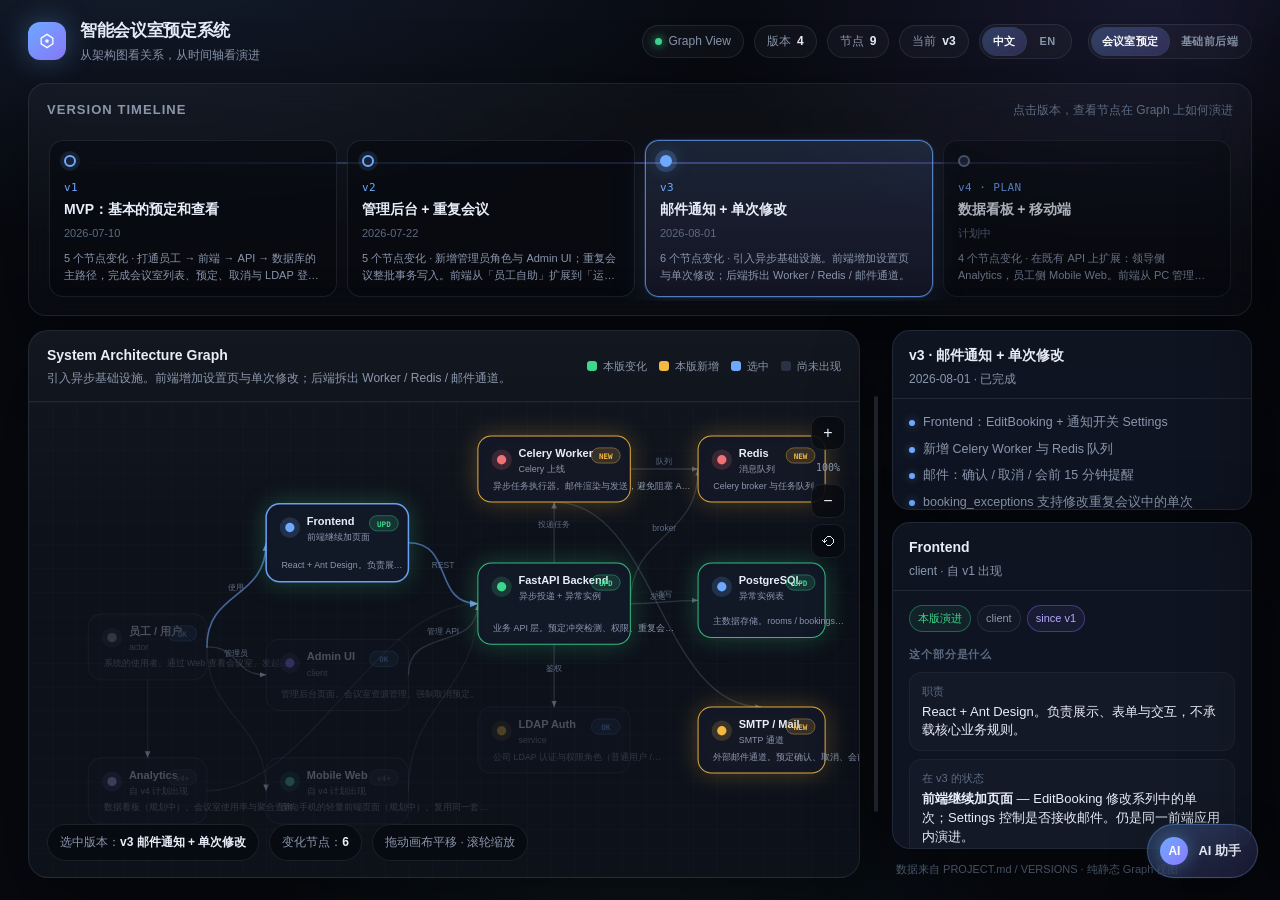
==== commit 1bfda857: "feat: add basic-fullstack template with swappable AI adapter (OpenAI + LangChain) - New template: te" ====
--- a/dashboard/index.html
+++ b/dashboard/index.html
@@ -825,6 +825,10 @@
       <div class="lang-toggle" id="langToggle" title="Language / 语言">
         <button type="button" data-lang="zh" class="active">中文</button>
         <button type="button" data-lang="en">EN</button>
+      </div>
+      <div class="lang-toggle" id="projectToggle" style="margin-left:6px">
+        <button type="button" data-project="demo" class="active">会议室预定</button>
+        <button type="button" data-project="template">基础前后端</button>
       </div>
     </div>
   </header>
@@ -1597,10 +1601,157 @@
   }
 };
 
+const TEMPLATE_ARCH = {
+  project: {
+    name: "基础前后端 AI 聊天",
+    subtitle: "最简全栈模板 · 可替换 AI 适配器"
+  },
+  nodes: [
+    {
+      id: "user",
+      label: "用户",
+      layer: "actor",
+      x: 70, y: 250, w: 140, h: 78,
+      color: "#8b97ad",
+      blurb: "通过浏览器打开前端页面，与 AI 对话。",
+      since: 1
+    },
+    {
+      id: "frontend",
+      label: "Frontend",
+      layer: "client",
+      x: 280, y: 120, w: 168, h: 92,
+      color: "#6ea8ff",
+      blurb: "HTML + CSS + Vanilla JS。零依赖，纯静态聊天 UI，支持普通/流式两种模式。",
+      since: 1
+    },
+    {
+      id: "api",
+      label: "FastAPI",
+      layer: "service",
+      x: 530, y: 190, w: 180, h: 96,
+      color: "#3dd68c",
+      blurb: "异步 API。接收消息，路由到 AI 适配器，支持流式 SSE 输出。",
+      since: 1
+    },
+    {
+      id: "ai_adapter",
+      label: "AI Adapter",
+      layer: "service",
+      x: 770, y: 90, w: 168, h: 84,
+      color: "#8b7cff",
+      blurb: "统一接口 BaseAIAdapter。通过环境变量 AI_BACKEND 切换实现。",
+      since: 1
+    },
+    {
+      id: "openai_direct",
+      label: "OpenAI 直连",
+      layer: "external",
+      x: 770, y: 240, w: 168, h: 78,
+      color: "#3dd68c",
+      blurb: "通过 httpx 直接调用 OpenAI 兼容 API（chat + stream）。",
+      since: 1
+    },
+    {
+      id: "langchain",
+      label: "LangChain",
+      layer: "external",
+      x: 770, y: 370, w: 168, h: 78,
+      color: "#f5b942",
+      blurb: "通过 LangChain ChatOpenAI 调用，方便后续扩展 Chain/Agent/Tool。",
+      since: 1
+    }
+  ],
+  edges: [
+    { from: "user", to: "frontend", label: "打开页面" },
+    { from: "frontend", to: "api", label: "POST /api/chat" },
+    { from: "api", to: "ai_adapter", label: "adapter.chat()" },
+    { from: "ai_adapter", to: "openai_direct", label: "httpx 直连" },
+    { from: "ai_adapter", to: "langchain", label: "LangChain" }
+  ],
+  versions: [
+    {
+      id: 1,
+      key: "v1",
+      title: "基线：基础前后端 + 双 AI 模式",
+      date: "2026-08-03",
+      status: "done",
+      summary: "打通前端→后端→AI适配器→LLM 主链路。支持 OpenAI 直连和 LangChain 两种模式，流式与非流式。",
+      bullets: [
+        "Frontend：纯 HTML 聊天 UI，零依赖",
+        "Backend：FastAPI + AI Adapter 抽象层",
+        "OpenAI 直连：httpx 调用兼容 API",
+        "LangChain：ChatOpenAI 集成",
+        "通过 AI_BACKEND 环境变量一键切换"
+      ],
+      focus: ["frontend", "api", "ai_adapter"],
+      nodeChanges: {
+        user: { status: "born", title: "用户入口", detail: "浏览器打开 index.html，无需安装。" },
+        frontend: { status: "born", title: "聊天 UI 上线", detail: "聊天气泡 + 流式显示 + 快捷提示按钮。" },
+        api: { status: "born", title: "FastAPI 服务", detail: "/api/chat 接收消息，返回 AI 回复；支持 SSE 流式。" },
+        ai_adapter: { status: "born", title: "适配器接口", detail: "BaseAIAdapter 抽象 chat() / stream()，get_adapter() 工厂切换。" },
+        openai_direct: { status: "born", title: "OpenAI 直连通道", detail: "httpx 异步调用 OpenAI 兼容 API，支持 stream 流式。" },
+        langchain: { status: "born", title: "LangChain 通道", detail: "langchain_openai.ChatOpenAI 封装，方便扩展 Chain/Agent。" }
+      }
+    }
+  ]
+};
+
+const TEMPLATE_ARCH_EN = {
+  project: {
+    name: "Basic Fullstack AI Chat",
+    subtitle: "Minimal fullstack template · swappable AI adapter"
+  },
+  nodes: {
+    user: { label: "User", blurb: "Open index.html in browser, chat with AI." },
+    frontend: { label: "Frontend", blurb: "HTML + CSS + Vanilla JS. Zero-dependency chat UI, normal + streaming modes." },
+    api: { label: "FastAPI", blurb: "Async API. Receives messages, routes to AI adapter, supports SSE streaming." },
+    ai_adapter: { label: "AI Adapter", blurb: "Unified BaseAIAdapter interface. Swappable via AI_BACKEND env var." },
+    openai_direct: { label: "OpenAI Direct", blurb: "Direct httpx call to OpenAI-compatible API (chat + stream)." },
+    langchain: { label: "LangChain", blurb: "LangChain ChatOpenAI wrapper for future Chain/Agent/Tool extensions." }
+  },
+  edges: {
+    "user>frontend": "opens",
+    "frontend>api": "POST /api/chat",
+    "api>ai_adapter": "adapter.chat()",
+    "ai_adapter>openai_direct": "httpx direct",
+    "ai_adapter>langchain": "LangChain"
+  },
+  versions: {
+    1: {
+      title: "Baseline: fullstack + dual AI",
+      summary: "Complete User→Frontend→API→Adapter→LLM chain. OpenAI direct + LangChain, streaming + non-streaming.",
+      bullets: [
+        "Frontend: pure HTML chat UI, zero deps",
+        "Backend: FastAPI + AI Adapter abstraction",
+        "OpenAI direct: httpx to compatible API",
+        "LangChain: ChatOpenAI integration",
+        "Switch via AI_BACKEND env var"
+      ],
+      nodeChanges: {
+        user: { title: "User entry", detail: "Open index.html in browser, no install needed." },
+        frontend: { title: "Chat UI live", detail: "Bubbles + streaming display + quick prompts." },
+        api: { title: "FastAPI service", detail: "/api/chat accepts messages, returns AI reply; SSE streaming support." },
+        ai_adapter: { title: "Adapter interface", detail: "BaseAIAdapter with chat()/stream(), get_adapter() factory." },
+        openai_direct: { title: "OpenAI direct channel", detail: "httpx async call to OpenAI-compatible API with stream." },
+        langchain: { title: "LangChain channel", detail: "langchain_openai.ChatOpenAI wrapper for Chain/Agent expansion." }
+      }
+    }
+  }
+};
+
+function getA() {
+  return (state.projectId === "template") ? TEMPLATE_ARCH : ARCH;
+}
+
+function getAEn() {
+  return (state.projectId === "template") ? TEMPLATE_ARCH_EN : ARCH_EN;
+}
+
 function localizedNode(node) {
   if (!node) return node;
   if (state.lang !== "en") return node;
-  const en = ARCH_EN.nodes[node.id] || {};
+  const en = getAEn().nodes[node.id] || {};
   return Object.assign({}, node, {
     label: en.label || node.label,
     blurb: en.blurb || node.blurb
@@ -1610,7 +1761,7 @@
 function localizedVersion(v) {
   if (!v) return v;
   if (state.lang !== "en") return v;
-  const en = ARCH_EN.versions[v.id] || {};
+  const en = getAEn().versions[v.id] || {};
   const base = Object.assign({}, v, {
     title: en.title || v.title,
     summary: en.summary || v.summary,
@@ -1634,7 +1785,7 @@
 function localizedEdgeLabel(edge) {
   if (state.lang !== "en") return edge.label || "";
   const key = edge.from + ">" + edge.to;
-  return ARCH_EN.edges[key] || edge.label || "";
+  return getAEn().edges[key] || edge.label || "";
 }
 
 function nodeChange(nodeId, versionId) {
@@ -1643,7 +1794,7 @@
 }
 
 function nodeHistory(nodeId) {
-  return ARCH.versions
+  return getA().versions
     .map(function(raw) {
       const v = localizedVersion(raw);
       const c = v.nodeChanges && v.nodeChanges[nodeId];
@@ -1655,6 +1806,7 @@
 
 
 const state = {
+  projectId: (localStorage.getItem("loopy.projectId") || "demo"),
   versionId: 3,
   selectedNodeId: "frontend",
   lang: (localStorage.getItem("loopy.lang") === "en" ? "en" : "zh"),
@@ -1678,11 +1830,11 @@
 function $(id) { return document.getElementById(id); }
 
 function versionById(id) {
-  return ARCH.versions.find(v => v.id === id) || ARCH.versions[0];
+  return getA().versions.find(v => v.id === id) || getA().versions[0];
 }
 
 function nodeById(id) {
-  return ARCH.nodes.find(n => n.id === id);
+  return getA().nodes.find(n => n.id === id);
 }
 
 function isNodePresent(node, versionId) {
@@ -1730,7 +1882,7 @@
 
 function renderTimeline() {
   const root = $("timeline");
-  root.innerHTML = ARCH.versions.map(function(raw) {
+  root.innerHTML = getA().versions.map(function(raw) {
     const v = localizedVersion(raw);
     const active = raw.id === state.versionId ? "active" : "";
     const planned = raw.status === "planned" ? "planned" : "";
@@ -1753,7 +1905,7 @@
       const v = versionById(state.versionId);
       const selected = nodeById(state.selectedNodeId);
       if (!selected || !isNodePresent(selected, state.versionId)) {
-        state.selectedNodeId = (v.focus && v.focus[0]) || (ARCH.nodes.find(function(n) { return isNodePresent(n, state.versionId); }) || {}).id;
+        state.selectedNodeId = (v.focus && v.focus[0]) || (getA().nodes.find(function(n) { return isNodePresent(n, state.versionId); }) || {}).id;
       }
       renderAll();
     });
@@ -1945,11 +2097,11 @@
   if (!content) return;
 
   const v = versionById(state.versionId);
-  const nodes = ARCH.nodes;
+  const nodes = getA().nodes;
   const nodeMap = Object.fromEntries(nodes.map(function(n) { return [n.id, n]; }));
   let html = "";
 
-  ARCH.edges.forEach(function(edge) {
+  getA().edges.forEach(function(edge) {
     const a = nodeMap[edge.from];
     const b = nodeMap[edge.to];
     if (!a || !b) return;
@@ -2091,8 +2243,8 @@
 
 function describeRelations(nodeId) {
   const v = state.versionId;
-  const outs = ARCH.edges.filter(function(e) { return e.from === nodeId && isEdgePresent(e, v); });
-  const ins = ARCH.edges.filter(function(e) { return e.to === nodeId && isEdgePresent(e, v); });
+  const outs = getA().edges.filter(function(e) { return e.from === nodeId && isEdgePresent(e, v); });
+  const ins = getA().edges.filter(function(e) { return e.to === nodeId && isEdgePresent(e, v); });
   function fmt(list, dir) {
     if (!list.length) return t("none");
     return list.map(function(e) {
@@ -2105,10 +2257,10 @@
 }
 
 function renderStats() {
-  $("statVersions").textContent = String(ARCH.versions.length);
-  $("statNodes").textContent = String(ARCH.nodes.filter(function(n) { return isNodePresent(n, state.versionId); }).length);
-  const name = state.lang === "en" ? (ARCH_EN.project.name || ARCH.project.name) : ARCH.project.name;
-  const sub = state.lang === "en" ? (ARCH_EN.project.subtitle || t("subtitle")) : (ARCH.project.subtitle || t("subtitle"));
+  $("statVersions").textContent = String(getA().versions.length);
+  $("statNodes").textContent = String(getA().nodes.filter(function(n) { return isNodePresent(n, state.versionId); }).length);
+  const name = state.lang === "en" ? (getAEn().project.name || getA().project.name) : getA().project.name;
+  const sub = state.lang === "en" ? (getAEn().project.subtitle || t("subtitle")) : (getA().project.subtitle || t("subtitle"));
   $("projectName").textContent = name;
   $("projectSubtitle").textContent = sub;
   document.title = name + " — Graph Architecture";
@@ -2171,6 +2323,24 @@
   }
 }
 
+function setProject(projectId) {
+  state.projectId = projectId;
+  localStorage.setItem("loopy.projectId", projectId);
+  const A = getA();
+  const firstDone = A.versions.find(function(v) { return v.status === "done"; });
+  if (firstDone) state.versionId = firstDone.id;
+  state.selectedNodeId = A.nodes[0] ? A.nodes[0].id : null;
+  var toggle = $("projectToggle");
+  if (toggle) {
+    toggle.querySelectorAll("button").forEach(function(btn) {
+      btn.classList.toggle("active", btn.getAttribute("data-project") === projectId);
+    });
+  }
+  applyStaticI18n();
+  renderAll();
+  applyCamera();
+}
+
 function bindLangToggle() {
   const toggle = $("langToggle");
   if (!toggle || toggle.dataset.bound) return;
@@ -2179,6 +2349,21 @@
     btn.addEventListener("click", function() {
       setLang(btn.getAttribute("data-lang"));
     });
+  });
+}
+
+function bindProjectToggle() {
+  var toggle = $("projectToggle");
+  if (!toggle || toggle.dataset.bound) return;
+  toggle.dataset.bound = "1";
+  toggle.querySelectorAll("button").forEach(function(btn) {
+    btn.addEventListener("click", function() {
+      setProject(btn.getAttribute("data-project"));
+    });
+  });
+  // Sync initial active
+  toggle.querySelectorAll("button").forEach(function(btn) {
+    btn.classList.toggle("active", btn.getAttribute("data-project") === state.projectId);
   });
 }
 
@@ -2201,14 +2386,14 @@
       const md = await projectRes.value.text();
       state.docs.project = md;
       const titleMatch = md.match(/^# (.+)$/m);
-      if (titleMatch) ARCH.project.name = titleMatch[1].trim();
+      if (titleMatch) getA().project.name = titleMatch[1].trim();
     }
     if (reqRes.status === "fulfilled" && reqRes.value.ok) {
       state.docs.requirements = await reqRes.value.text();
     }
 
     // optional: pull titles/dates from version markdown if available
-    for (const v of ARCH.versions) {
+    for (const v of getA().versions) {
       if (v.status === "planned") continue;
       try {
         const res = await fetch(`VERSIONS/${v.key}.md`);
@@ -2372,17 +2557,17 @@
 }
 
 function prevVersion() {
-  const list = ARCH.versions.filter(function(v) { return v.id < state.versionId; });
+  const list = getA().versions.filter(function(v) { return v.id < state.versionId; });
   return list.length ? list[list.length - 1] : null;
 }
 
 function nextPlannedVersion() {
-  return ARCH.versions.find(function(v) { return v.status === "planned"; }) || null;
+  return getA().versions.find(function(v) { return v.status === "planned"; }) || null;
 }
 
 function summarizeGraphForPrompt() {
   const v = currentVersion();
-  const present = ARCH.nodes.filter(function(n) { return isNodePresent(n, state.versionId); });
+  const present = getA().nodes.filter(function(n) { return isNodePresent(n, state.versionId); });
   const changed = Object.keys(v.nodeChanges || {});
   return {
     version: v.key + " " + v.title,
@@ -2402,7 +2587,7 @@
   if (state.ai.repoPath) {
     state.ai.skillId = "repo_history";
     decision = "检测到已选中 repo folder。我选择【SKILL 04 选中 repo → 临时版本历史】：无 graph 也可先构建 temporary 历史并写图。";
-  } else if (ARCH.versions.length <= 1) {
+  } else if (getA().versions.length <= 1) {
     state.ai.skillId = "bootstrap";
     decision = "检测到图还很早。我选择【启动版本 + 创建图】：先把 v1 主链路讲清楚，避免一上来堆功能。";
   } else if (planned) {
@@ -2486,14 +2671,14 @@
 function ensureNode(id, spec) {
   let n = nodeById(id);
   if (n) return n;
-  ARCH.nodes.push(Object.assign({ id: id, since: 1, w: 150, h: 78, color: "#6ea8ff", x: 100, y: 100 }, spec));
+  getA().nodes.push(Object.assign({ id: id, since: 1, w: 150, h: 78, color: "#6ea8ff", x: 100, y: 100 }, spec));
   return nodeById(id);
 }
 
 function ensureEdge(from, to, label, labelEn) {
-  const exists = ARCH.edges.some(function(e) { return e.from === from && e.to === to; });
+  const exists = getA().edges.some(function(e) { return e.from === from && e.to === to; });
   if (exists) return;
-  ARCH.edges.push({
+  getA().edges.push({
     from: from,
     to: to,
     label: label || "use",
@@ -2504,7 +2689,7 @@
 
 function nextVersionNumericId() {
   let max = 0;
-  ARCH.versions.forEach(function(v) { if (v.id > max) max = v.id; });
+  getA().versions.forEach(function(v) { if (v.id > max) max = v.id; });
   return max + 1;
 }
 
@@ -2531,7 +2716,7 @@
   const baseId = nextVersionNumericId();
   const nameHint = repo.split(/[\\/]/).filter(Boolean).pop() || "repo";
 
-  ARCH.versions = ARCH.versions.filter(function(v) {
+  getA().versions = getA().versions.filter(function(v) {
     return !(v.status === "temporary" && v.sourceRepo === repo);
   });
 
@@ -2601,9 +2786,9 @@
   if (!hasFrontend && hasApi) ensureEdge("user", "api", "调用", "calls");
   if (hasApi && hasDb) ensureEdge("api", "db", "读写", "R/W");
   const repoTarget = hasApi ? "api" : (hasFrontend ? "frontend" : "user");
-  const existsRepoEdge = ARCH.edges.some(function(e) { return e.from === "repo_root" && e.to === repoTarget; });
+  const existsRepoEdge = getA().edges.some(function(e) { return e.from === "repo_root" && e.to === repoTarget; });
   if (!existsRepoEdge) {
-    ARCH.edges.push({ from: "repo_root", to: repoTarget, label: "包含", labelEn: "contains", since: baseId });
+    getA().edges.push({ from: "repo_root", to: repoTarget, label: "包含", labelEn: "contains", since: baseId });
   }
 
   const d1 = {
@@ -2701,8 +2886,8 @@
     }
   };
 
-  ARCH.versions.push(d1, d2);
-  ARCH.versions.sort(function(a, b) { return a.id - b.id; });
+  getA().versions.push(d1, d2);
+  getA().versions.sort(function(a, b) { return a.id - b.id; });
   state.versionId = d1.id;
   state.selectedNodeId = d1.focus[0];
 
@@ -2835,7 +3020,7 @@
   });
 
   // nodes present now but not in prev
-  const newNodes = ARCH.nodes.filter(function(n) {
+  const newNodes = getA().nodes.filter(function(n) {
     return isNodePresent(n, cur.id) && !isNodePresent(n, prev.id);
   }).map(function(n) { return n.label; });
 
@@ -2980,13 +3165,14 @@
 
 (async function init() {
   await hydrateFromDocs();
-  const latestDone = [...ARCH.versions].reverse().find(v => v.status === "done");
+  const latestDone = [...getA().versions].reverse().find(v => v.status === "done");
   if (latestDone) state.versionId = latestDone.id;
   if (!state.lang) state.lang = "zh";
   document.documentElement.lang = state.lang === "en" ? "en" : "zh-CN";
   bindPanZoomOnce();
   bindStageResizer();
   bindLangToggle();
+  bindProjectToggle();
   bindAiUi();
   applyStaticI18n();
   renderAll();
